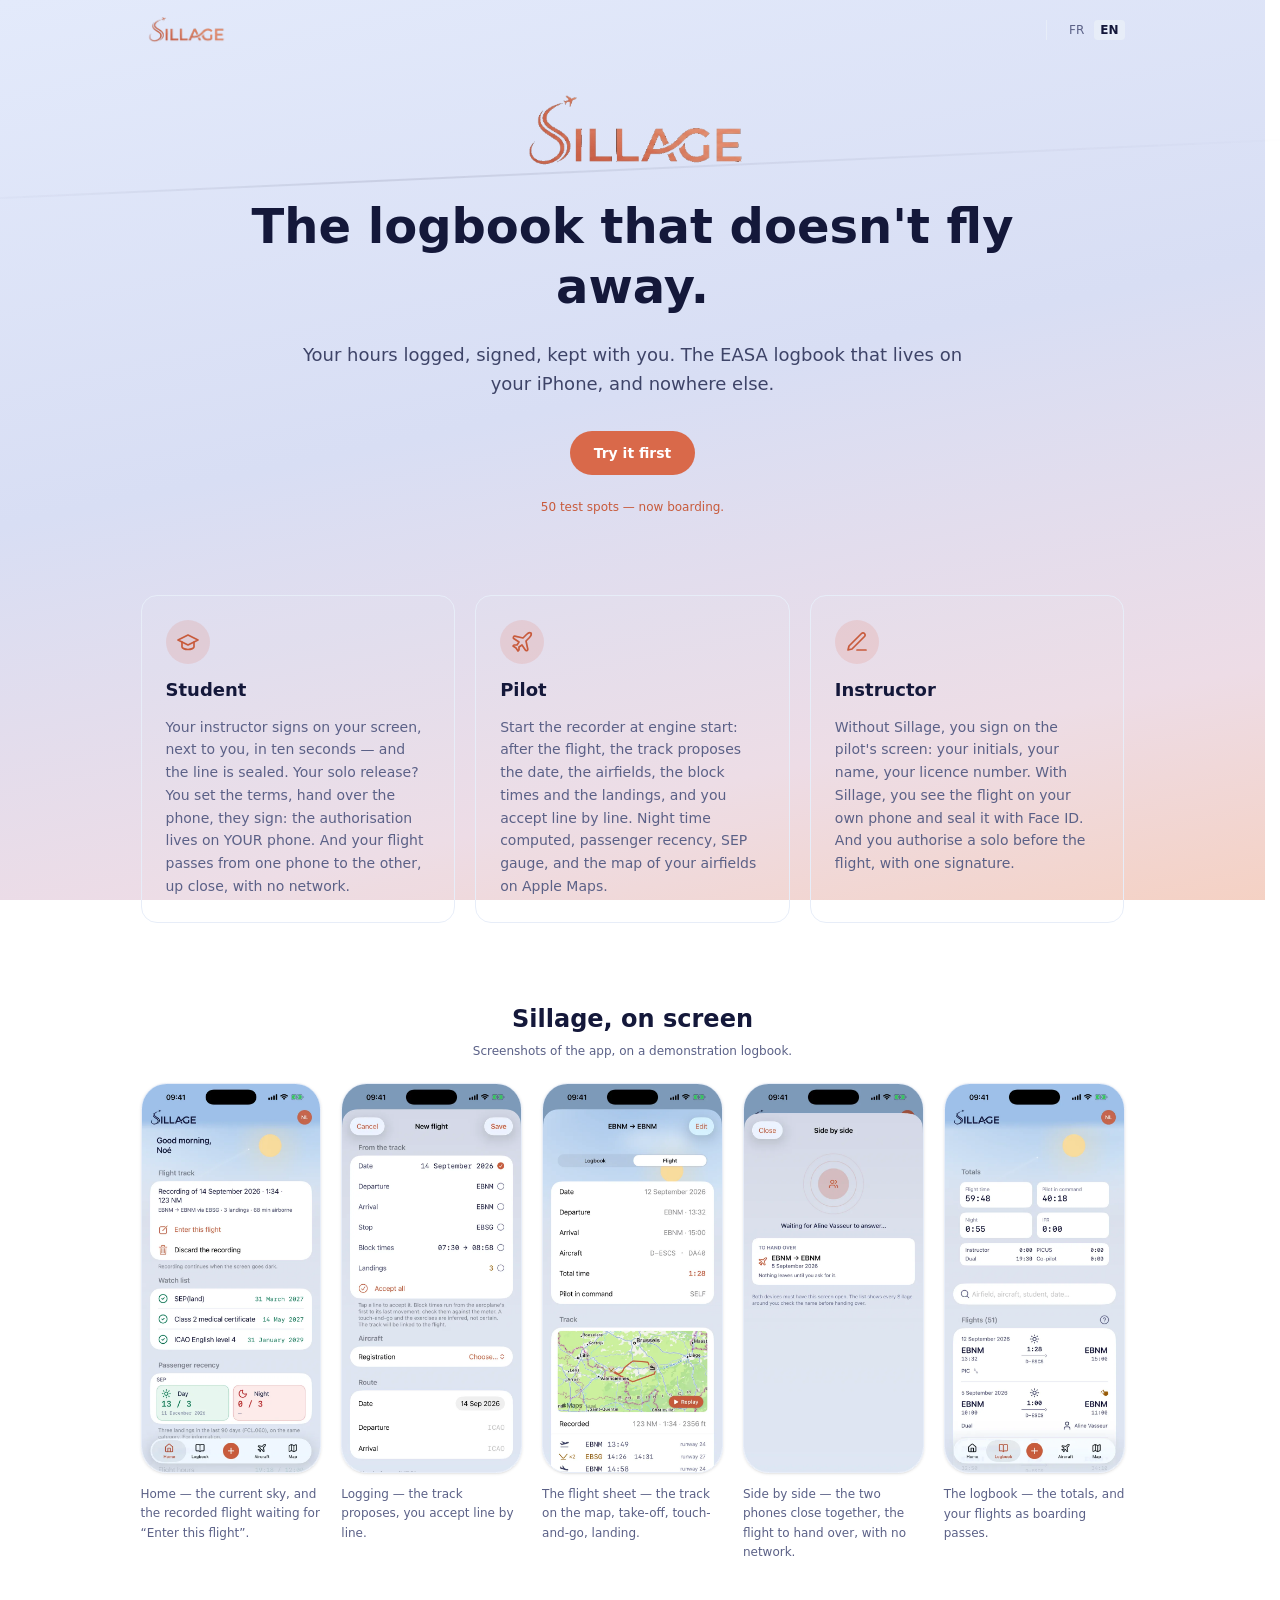
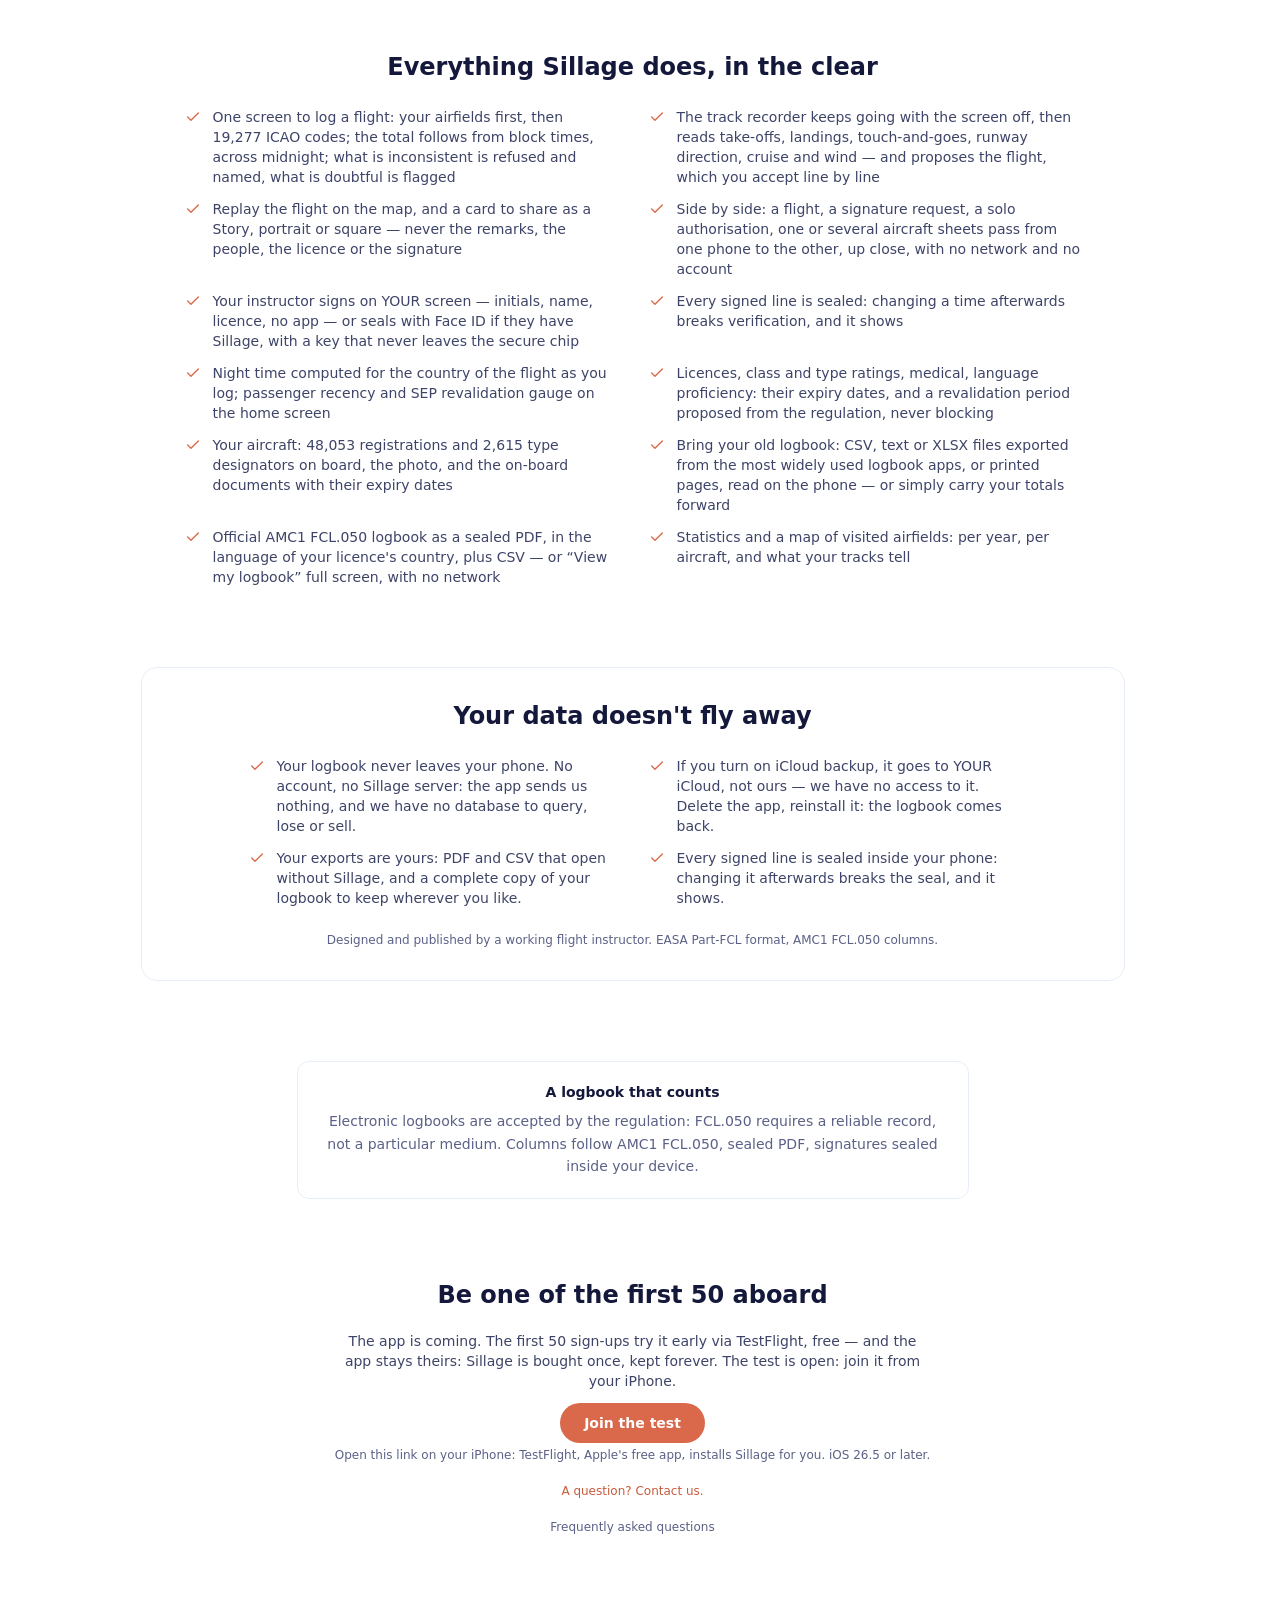
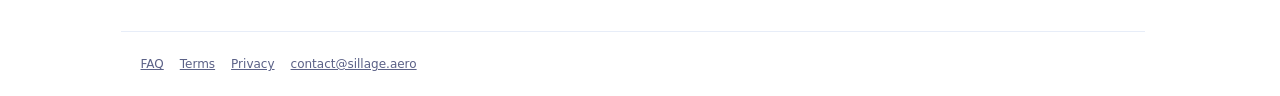
==== en/index.html @ a9df99f7 "Le site devient statique : du HTML, et plus rien qui tourne Sebastien, 12/10/2026 : « Scaleway me co" ====
<!DOCTYPE html><html lang="en"><head><meta charSet="utf-8"/><meta name="viewport" content="width=device-width, initial-scale=1, viewport-fit=cover"/><link rel="stylesheet" href="/assets/site.css"/><meta name="theme-color" content="#171d43"/><title>Sillage — EASA digital pilot logbook</title><meta name="description" content="EASA Part-FCL digital pilot logbook: fast entry, verifiable instructor signatures, official AMC1 FCL.050 export. For pilots, their schools and their clubs."/><link rel="manifest" href="/assets/manifest.webmanifest"/><link rel="canonical" href="https://sillage.aero/en"/><link rel="alternate" hrefLang="fr" href="https://sillage.aero/fr"/><link rel="alternate" hrefLang="en" href="https://sillage.aero/en"/><link rel="alternate" hrefLang="x-default" href="https://sillage.aero/fr"/><meta property="og:title" content="Sillage — EASA digital pilot logbook"/><meta property="og:description" content="Your hours logged, signed, kept with you. The EASA logbook that lives on your iPhone, and nowhere else."/><meta property="og:url" content="https://sillage.aero/en"/><meta property="og:site_name" content="Sillage"/><meta property="og:locale" content="en_GB"/><meta property="og:image" content="https://sillage.aero/assets/og-en.png"/><meta property="og:image:type" content="image/png"/><meta property="og:image:width" content="1200"/><meta property="og:image:height" content="630"/><meta property="og:image:alt" content="Sillage — le carnet de vol qui ne s&#x27;envole pas"/><meta property="og:type" content="website"/><meta name="twitter:card" content="summary_large_image"/><meta name="twitter:title" content="Sillage — EASA digital pilot logbook"/><meta name="twitter:description" content="Your hours logged, signed, kept with you. The EASA logbook that lives on your iPhone, and nowhere else."/><meta name="twitter:image" content="https://sillage.aero/assets/og-en.png"/><meta name="twitter:image:alt" content="Sillage — le carnet de vol qui ne s&#x27;envole pas"/><meta name="twitter:image:type" content="image/png"/><meta name="twitter:image:width" content="1200"/><meta name="twitter:image:height" content="630"/><link rel="icon" href="/assets/favicon.ico" sizes="48x48" type="image/x-icon"/><link rel="apple-touch-icon" href="/assets/apple-icon.png" sizes="180x180" type="image/png"/></head><body class="geist_a71539c9-module__T19VSG__variable geist_mono_8d43a2aa-module__8Li5zG__variable min-h-dvh bg-white text-zinc-900 antialiased dark:bg-[#10142e] dark:text-zinc-100"><div hidden=""><!--$--><!--/$--></div><header class="mx-auto flex max-w-5xl items-center justify-between px-5 py-4"><a aria-label="Sillage" class="flex items-center" href="/en"><img alt="Sillage" loading="eager" width="747" height="235" class="h-7 w-auto" style="color:transparent" src="/brand/logo-color.png"/></a><span class="flex items-center gap-1 border-l border-zinc-200 pl-4 text-xs dark:border-zinc-700"><a class="rounded px-1.5 py-0.5 uppercase text-zinc-500 hover:text-zinc-900 dark:text-zinc-400 dark:hover:text-white" href="/fr">fr</a><a aria-current="true" class="rounded bg-zinc-200 px-1.5 py-0.5 font-semibold uppercase dark:bg-zinc-700" href="/en">en</a></span></header><main class="mx-auto max-w-5xl px-5 pb-16"><div class="flex flex-col gap-20 pb-8"><section class="flex flex-col items-center gap-6 pt-8 text-center"><img alt="" loading="eager" width="747" height="235" class="h-16 w-auto sm:h-20" style="color:transparent" src="/brand/logo-color.png"/><h1 class="max-w-3xl text-4xl font-semibold leading-tight text-zinc-900 dark:text-white sm:text-5xl">The logbook that doesn&#x27;t fly away.</h1><p class="max-w-2xl text-base leading-relaxed text-zinc-600 dark:text-zinc-300 sm:text-lg">Your hours logged, signed, kept with you. The EASA logbook that lives on your iPhone, and nowhere else.</p><div class="mt-2 flex flex-wrap items-center justify-center gap-3"><a href="#rejoindre" class="rounded-full bg-[#d9694a] px-6 py-3 text-sm font-semibold text-white transition-colors hover:bg-[#c25738]">Try it first</a></div><p class="text-xs text-[#c85b3c] dark:text-[#e79479]">50 test spots — now boarding.</p></section><section class="grid gap-5 md:grid-cols-3"><div class="flex flex-col gap-3 rounded-2xl border border-zinc-200 dark:border-white/10 bg-white/[0.03] p-6"><span class="flex h-11 w-11 items-center justify-center rounded-full bg-[#d9694a]/15 text-[#c85b3c] dark:text-[#e79479]"><svg viewBox="0 0 24 24" width="24" height="24" fill="none" stroke="currentColor" stroke-width="1.7" stroke-linecap="round" stroke-linejoin="round" aria-hidden="true"><path d="M22 10 12 5 2 10l10 5 10-5Z"></path><path d="M6 12v5c0 1 2.5 2.5 6 2.5s6-1.5 6-2.5v-5"></path></svg></span><h2 class="text-lg font-semibold text-zinc-900 dark:text-white">Student</h2><p class="text-sm leading-relaxed text-zinc-500 dark:text-zinc-400">Your instructor signs on your screen, next to you, in ten seconds — and the line is sealed. Your solo release? You set the terms, hand over the phone, they sign: the authorisation lives on YOUR phone. And your flight passes from one phone to the other, up close, with no network.</p></div><div class="flex flex-col gap-3 rounded-2xl border border-zinc-200 dark:border-white/10 bg-white/[0.03] p-6"><span class="flex h-11 w-11 items-center justify-center rounded-full bg-[#d9694a]/15 text-[#c85b3c] dark:text-[#e79479]"><svg viewBox="0 0 24 24" width="24" height="24" fill="none" stroke="currentColor" stroke-width="1.7" stroke-linecap="round" stroke-linejoin="round" aria-hidden="true"><path d="M17.8 19.2 16 11l3.5-3.5C21 6 21.5 4 21 3c-1-.5-3 0-4.5 1.5L13 8 4.8 6.2c-.5-.1-.9.1-1.1.5l-.3.5c-.2.5-.1 1 .3 1.3L9 12l-2 3H4l-1 1 3 2 2 3 1-1v-3l3-2 3.5 5.3c.3.4.8.5 1.3.3l.5-.2c.4-.3.6-.7.5-1.2z"></path></svg></span><h2 class="text-lg font-semibold text-zinc-900 dark:text-white">Pilot</h2><p class="text-sm leading-relaxed text-zinc-500 dark:text-zinc-400">Start the recorder at engine start: after the flight, the track proposes the date, the airfields, the block times and the landings, and you accept line by line. Night time computed, passenger recency, SEP gauge, and the map of your airfields on Apple Maps.</p></div><div class="flex flex-col gap-3 rounded-2xl border border-zinc-200 dark:border-white/10 bg-white/[0.03] p-6"><span class="flex h-11 w-11 items-center justify-center rounded-full bg-[#d9694a]/15 text-[#c85b3c] dark:text-[#e79479]"><svg viewBox="0 0 24 24" width="24" height="24" fill="none" stroke="currentColor" stroke-width="1.7" stroke-linecap="round" stroke-linejoin="round" aria-hidden="true"><path d="M12 20h9"></path><path d="M16.5 3.5a2.121 2.121 0 0 1 3 3L7 19l-4 1 1-4Z"></path></svg></span><h2 class="text-lg font-semibold text-zinc-900 dark:text-white">Instructor</h2><p class="text-sm leading-relaxed text-zinc-500 dark:text-zinc-400">Without Sillage, you sign on the pilot&#x27;s screen: your initials, your name, your licence number. With Sillage, you see the flight on your own phone and seal it with Face ID. And you authorise a solo before the flight, with one signature.</p></div></section><section class="flex flex-col gap-6"><div class="text-center"><h2 class="text-2xl font-semibold text-zinc-900 dark:text-white">Sillage, on screen</h2><p class="mt-2 text-xs text-zinc-500 dark:text-zinc-400">Screenshots of the app, on a demonstration logbook.</p></div><div class="-mx-5 flex snap-x snap-mandatory gap-5 overflow-x-auto px-5 pb-2 lg:mx-0 lg:grid lg:grid-cols-5 lg:overflow-visible lg:px-0"><figure class="w-52 shrink-0 snap-center lg:w-auto"><img alt="Sillage home screen: the sky, and a recorded flight waiting to be logged" loading="lazy" width="660" height="1434" class="h-auto w-full rounded-[1.6rem] border border-zinc-200 shadow-sm dark:border-white/10" style="color:transparent" src="/captures/en/accueil.webp"/><figcaption class="mt-3 text-xs leading-relaxed text-zinc-500 dark:text-zinc-400">Home — the current sky, and the recorded flight waiting for “Enter this flight”.</figcaption></figure><figure class="w-52 shrink-0 snap-center lg:w-auto"><img alt="Flight form with the “From the track” card" loading="lazy" width="660" height="1434" class="h-auto w-full rounded-[1.6rem] border border-zinc-200 shadow-sm dark:border-white/10" style="color:transparent" src="/captures/en/saisie-trace.webp"/><figcaption class="mt-3 text-xs leading-relaxed text-zinc-500 dark:text-zinc-400">Logging — the track proposes, you accept line by line.</figcaption></figure><figure class="w-52 shrink-0 snap-center lg:w-auto"><img alt="Flight sheet, Flight side: the track on the map with take-off, touch-and-go and landing" loading="lazy" width="660" height="1434" class="h-auto w-full rounded-[1.6rem] border border-zinc-200 shadow-sm dark:border-white/10" style="color:transparent" src="/captures/en/vol-face-vol.webp"/><figcaption class="mt-3 text-xs leading-relaxed text-zinc-500 dark:text-zinc-400">The flight sheet — the track on the map, take-off, touch-and-go, landing.</figcaption></figure><figure class="w-52 shrink-0 snap-center lg:w-auto"><img alt="“Side by side” screen: one phone linked to the other, and the flight to hand over" loading="lazy" width="660" height="1434" class="h-auto w-full rounded-[1.6rem] border border-zinc-200 shadow-sm dark:border-white/10" style="color:transparent" src="/captures/en/remise-liee.webp"/><figcaption class="mt-3 text-xs leading-relaxed text-zinc-500 dark:text-zinc-400">Side by side — the two phones close together, the flight to hand over, with no network.</figcaption></figure><figure class="w-52 shrink-0 snap-center lg:w-auto"><img alt="The logbook: totals and the list of flights as boarding passes" loading="lazy" width="660" height="1434" class="h-auto w-full rounded-[1.6rem] border border-zinc-200 shadow-sm dark:border-white/10" style="color:transparent" src="/captures/en/carnet.webp"/><figcaption class="mt-3 text-xs leading-relaxed text-zinc-500 dark:text-zinc-400">The logbook — the totals, and your flights as boarding passes.</figcaption></figure></div></section><section class="flex flex-col gap-6"><h2 class="text-center text-2xl font-semibold text-zinc-900 dark:text-white">Everything Sillage does, in the clear</h2><ul class="mx-auto grid max-w-4xl gap-x-8 gap-y-3 sm:grid-cols-2"><li class="flex items-start gap-3 text-sm text-zinc-600 dark:text-zinc-300"><svg viewBox="0 0 24 24" width="16" height="16" fill="none" stroke="currentColor" stroke-width="2" stroke-linecap="round" stroke-linejoin="round" class="mt-0.5 shrink-0 text-[#d9694a]" aria-hidden="true"><polyline points="20 6 9 17 4 12"></polyline></svg>One screen to log a flight: your airfields first, then 19,277 ICAO codes; the total follows from block times, across midnight; what is inconsistent is refused and named, what is doubtful is flagged</li><li class="flex items-start gap-3 text-sm text-zinc-600 dark:text-zinc-300"><svg viewBox="0 0 24 24" width="16" height="16" fill="none" stroke="currentColor" stroke-width="2" stroke-linecap="round" stroke-linejoin="round" class="mt-0.5 shrink-0 text-[#d9694a]" aria-hidden="true"><polyline points="20 6 9 17 4 12"></polyline></svg>The track recorder keeps going with the screen off, then reads take-offs, landings, touch-and-goes, runway direction, cruise and wind — and proposes the flight, which you accept line by line</li><li class="flex items-start gap-3 text-sm text-zinc-600 dark:text-zinc-300"><svg viewBox="0 0 24 24" width="16" height="16" fill="none" stroke="currentColor" stroke-width="2" stroke-linecap="round" stroke-linejoin="round" class="mt-0.5 shrink-0 text-[#d9694a]" aria-hidden="true"><polyline points="20 6 9 17 4 12"></polyline></svg>Replay the flight on the map, and a card to share as a Story, portrait or square — never the remarks, the people, the licence or the signature</li><li class="flex items-start gap-3 text-sm text-zinc-600 dark:text-zinc-300"><svg viewBox="0 0 24 24" width="16" height="16" fill="none" stroke="currentColor" stroke-width="2" stroke-linecap="round" stroke-linejoin="round" class="mt-0.5 shrink-0 text-[#d9694a]" aria-hidden="true"><polyline points="20 6 9 17 4 12"></polyline></svg>Side by side: a flight, a signature request, a solo authorisation, one or several aircraft sheets pass from one phone to the other, up close, with no network and no account</li><li class="flex items-start gap-3 text-sm text-zinc-600 dark:text-zinc-300"><svg viewBox="0 0 24 24" width="16" height="16" fill="none" stroke="currentColor" stroke-width="2" stroke-linecap="round" stroke-linejoin="round" class="mt-0.5 shrink-0 text-[#d9694a]" aria-hidden="true"><polyline points="20 6 9 17 4 12"></polyline></svg>Your instructor signs on YOUR screen — initials, name, licence, no app — or seals with Face ID if they have Sillage, with a key that never leaves the secure chip</li><li class="flex items-start gap-3 text-sm text-zinc-600 dark:text-zinc-300"><svg viewBox="0 0 24 24" width="16" height="16" fill="none" stroke="currentColor" stroke-width="2" stroke-linecap="round" stroke-linejoin="round" class="mt-0.5 shrink-0 text-[#d9694a]" aria-hidden="true"><polyline points="20 6 9 17 4 12"></polyline></svg>Every signed line is sealed: changing a time afterwards breaks verification, and it shows</li><li class="flex items-start gap-3 text-sm text-zinc-600 dark:text-zinc-300"><svg viewBox="0 0 24 24" width="16" height="16" fill="none" stroke="currentColor" stroke-width="2" stroke-linecap="round" stroke-linejoin="round" class="mt-0.5 shrink-0 text-[#d9694a]" aria-hidden="true"><polyline points="20 6 9 17 4 12"></polyline></svg>Night time computed for the country of the flight as you log; passenger recency and SEP revalidation gauge on the home screen</li><li class="flex items-start gap-3 text-sm text-zinc-600 dark:text-zinc-300"><svg viewBox="0 0 24 24" width="16" height="16" fill="none" stroke="currentColor" stroke-width="2" stroke-linecap="round" stroke-linejoin="round" class="mt-0.5 shrink-0 text-[#d9694a]" aria-hidden="true"><polyline points="20 6 9 17 4 12"></polyline></svg>Licences, class and type ratings, medical, language proficiency: their expiry dates, and a revalidation period proposed from the regulation, never blocking</li><li class="flex items-start gap-3 text-sm text-zinc-600 dark:text-zinc-300"><svg viewBox="0 0 24 24" width="16" height="16" fill="none" stroke="currentColor" stroke-width="2" stroke-linecap="round" stroke-linejoin="round" class="mt-0.5 shrink-0 text-[#d9694a]" aria-hidden="true"><polyline points="20 6 9 17 4 12"></polyline></svg>Your aircraft: 48,053 registrations and 2,615 type designators on board, the photo, and the on-board documents with their expiry dates</li><li class="flex items-start gap-3 text-sm text-zinc-600 dark:text-zinc-300"><svg viewBox="0 0 24 24" width="16" height="16" fill="none" stroke="currentColor" stroke-width="2" stroke-linecap="round" stroke-linejoin="round" class="mt-0.5 shrink-0 text-[#d9694a]" aria-hidden="true"><polyline points="20 6 9 17 4 12"></polyline></svg>Bring your old logbook: CSV, text or XLSX files exported from the most widely used logbook apps, or printed pages, read on the phone — or simply carry your totals forward</li><li class="flex items-start gap-3 text-sm text-zinc-600 dark:text-zinc-300"><svg viewBox="0 0 24 24" width="16" height="16" fill="none" stroke="currentColor" stroke-width="2" stroke-linecap="round" stroke-linejoin="round" class="mt-0.5 shrink-0 text-[#d9694a]" aria-hidden="true"><polyline points="20 6 9 17 4 12"></polyline></svg>Official AMC1 FCL.050 logbook as a sealed PDF, in the language of your licence&#x27;s country, plus CSV — or “View my logbook” full screen, with no network</li><li class="flex items-start gap-3 text-sm text-zinc-600 dark:text-zinc-300"><svg viewBox="0 0 24 24" width="16" height="16" fill="none" stroke="currentColor" stroke-width="2" stroke-linecap="round" stroke-linejoin="round" class="mt-0.5 shrink-0 text-[#d9694a]" aria-hidden="true"><polyline points="20 6 9 17 4 12"></polyline></svg>Statistics and a map of visited airfields: per year, per aircraft, and what your tracks tell</li></ul></section><section class="rounded-2xl border border-zinc-200 dark:border-white/10 bg-white dark:bg-[#171d43]/40 p-8"><h2 class="text-center text-2xl font-semibold text-zinc-900 dark:text-white">Your data doesn&#x27;t fly away</h2><ul class="mx-auto mt-6 grid max-w-3xl gap-x-8 gap-y-3 sm:grid-cols-2"><li class="flex items-start gap-3 text-sm text-zinc-600 dark:text-zinc-300"><svg viewBox="0 0 24 24" width="16" height="16" fill="none" stroke="currentColor" stroke-width="2" stroke-linecap="round" stroke-linejoin="round" class="mt-0.5 shrink-0 text-[#d9694a]" aria-hidden="true"><polyline points="20 6 9 17 4 12"></polyline></svg>Your logbook never leaves your phone. No account, no Sillage server: the app sends us nothing, and we have no database to query, lose or sell.</li><li class="flex items-start gap-3 text-sm text-zinc-600 dark:text-zinc-300"><svg viewBox="0 0 24 24" width="16" height="16" fill="none" stroke="currentColor" stroke-width="2" stroke-linecap="round" stroke-linejoin="round" class="mt-0.5 shrink-0 text-[#d9694a]" aria-hidden="true"><polyline points="20 6 9 17 4 12"></polyline></svg>If you turn on iCloud backup, it goes to YOUR iCloud, not ours — we have no access to it. Delete the app, reinstall it: the logbook comes back.</li><li class="flex items-start gap-3 text-sm text-zinc-600 dark:text-zinc-300"><svg viewBox="0 0 24 24" width="16" height="16" fill="none" stroke="currentColor" stroke-width="2" stroke-linecap="round" stroke-linejoin="round" class="mt-0.5 shrink-0 text-[#d9694a]" aria-hidden="true"><polyline points="20 6 9 17 4 12"></polyline></svg>Your exports are yours: PDF and CSV that open without Sillage, and a complete copy of your logbook to keep wherever you like.</li><li class="flex items-start gap-3 text-sm text-zinc-600 dark:text-zinc-300"><svg viewBox="0 0 24 24" width="16" height="16" fill="none" stroke="currentColor" stroke-width="2" stroke-linecap="round" stroke-linejoin="round" class="mt-0.5 shrink-0 text-[#d9694a]" aria-hidden="true"><polyline points="20 6 9 17 4 12"></polyline></svg>Every signed line is sealed inside your phone: changing it afterwards breaks the seal, and it shows.</li></ul><p class="mt-6 text-center text-xs text-zinc-500">Designed and published by a working flight instructor. EASA Part-FCL format, AMC1 FCL.050 columns.</p></section><section class="mx-auto max-w-2xl rounded-xl border border-zinc-200 bg-white p-5 text-center dark:border-zinc-800 dark:bg-zinc-900"><h2 class="text-sm font-semibold text-zinc-900 dark:text-white">A logbook that counts</h2><p class="mt-2 text-sm leading-relaxed text-zinc-500 dark:text-zinc-400">Electronic logbooks are accepted by the regulation: FCL.050 requires a reliable record, not a particular medium. Columns follow AMC1 FCL.050, sealed PDF, signatures sealed inside your device.</p></section><section id="rejoindre" class="flex flex-col items-center gap-5 scroll-mt-8 text-center"><h2 class="text-2xl font-semibold text-zinc-900 dark:text-white">Be one of the first 50 aboard</h2><p class="max-w-xl text-sm text-zinc-600 dark:text-zinc-300">The app is coming. The first 50 sign-ups try it early via TestFlight, free — and the app stays theirs: Sillage is bought once, kept forever. The test is open: join it from your iPhone.</p><div class="text-center"><a href="https://testflight.apple.com/join/hXZf1sPa" class="rounded-full bg-[#d9694a] px-6 py-3 text-sm font-semibold text-white transition-colors hover:bg-[#c25738]">Join the test</a><p class="mt-3 text-xs text-zinc-500 dark:text-zinc-400">Open this link on your iPhone: TestFlight, Apple&#x27;s free app, installs Sillage for you. iOS 26.5 or later.</p></div><a href="mailto:contact@sillage.aero" class="text-xs text-[#c85b3c] dark:text-[#e79479] hover:underline">A question? Contact us.</a><a class="text-xs text-zinc-500 hover:text-zinc-900 dark:hover:text-white" href="/en/faq">Frequently asked questions</a></section></div><!--$--><!--/$--></main><footer class="mx-auto flex max-w-5xl flex-wrap gap-4 border-t border-zinc-200 px-5 py-6 text-xs text-zinc-500 dark:border-zinc-800 dark:text-zinc-400"><a class="underline hover:text-zinc-900 dark:hover:text-white" href="/en/faq">FAQ</a><a class="underline hover:text-zinc-900 dark:hover:text-white" href="/en/conditions">Terms</a><a class="underline hover:text-zinc-900 dark:hover:text-white" href="/en/confidentialite">Privacy</a><a href="mailto:contact@sillage.aero" class="underline hover:text-zinc-900 dark:hover:text-white">contact@sillage.aero</a></footer></body></html>
---- assets/site.css ----
@font-face{font-family:Geist;font-style:normal;font-weight:100 900;font-display:swap;src:url(../media/fef07dbb0973bf53-s.3p2_lha1f2xer.woff2)format("woff2");unicode-range:U+460-52F,U+1C80-1C8A,U+20B4,U+2DE0-2DFF,U+A640-A69F,U+FE2E-FE2F}@font-face{font-family:Geist;font-style:normal;font-weight:100 900;font-display:swap;src:url(../media/8a480f0b521d4e75-s.1qq4vpdcun5oj.woff2)format("woff2");unicode-range:U+301,U+400-45F,U+490-491,U+4B0-4B1,U+2116}@font-face{font-family:Geist;font-style:normal;font-weight:100 900;font-display:swap;src:url(../media/53b9e256198e5412-s.390ncx5urfkfu.woff2)format("woff2");unicode-range:U+102-103,U+110-111,U+128-129,U+168-169,U+1A0-1A1,U+1AF-1B0,U+300-301,U+303-304,U+308-309,U+323,U+329,U+1EA0-1EF9,U+20AB}@font-face{font-family:Geist;font-style:normal;font-weight:100 900;font-display:swap;src:url(../media/7178b3e590c64307-s.21jp631_3pja2.woff2)format("woff2");unicode-range:U+100-2BA,U+2BD-2C5,U+2C7-2CC,U+2CE-2D7,U+2DD-2FF,U+304,U+308,U+329,U+1D00-1DBF,U+1E00-1E9F,U+1EF2-1EFF,U+2020,U+20A0-20AB,U+20AD-20C0,U+2113,U+2C60-2C7F,U+A720-A7FF}@font-face{font-family:Geist;font-style:normal;font-weight:100 900;font-display:swap;src:url(../media/caa3a2e1cccd8315-s.p.0wgildi0cnwt9.woff2)format("woff2");unicode-range:U+??,U+131,U+152-153,U+2BB-2BC,U+2C6,U+2DA,U+2DC,U+304,U+308,U+329,U+2000-206F,U+20AC,U+2122,U+2191,U+2193,U+2212,U+2215,U+FEFF,U+FFFD}@font-face{font-family:Geist Fallback;src:local(Arial);ascent-override:95.94%;descent-override:28.16%;line-gap-override:0.0%;size-adjust:104.76%}.geist_a71539c9-module__T19VSG__className{font-family:Geist,Geist Fallback;font-style:normal}.geist_a71539c9-module__T19VSG__variable{--font-geist-sans:"Geist", "Geist Fallback"}
@font-face{font-family:Geist Mono;font-style:normal;font-weight:100 900;font-display:swap;src:url(../media/5ce348bf30bf5439-s.31988l_ccedte.woff2)format("woff2");unicode-range:U+460-52F,U+1C80-1C8A,U+20B4,U+2DE0-2DFF,U+A640-A69F,U+FE2E-FE2F}@font-face{font-family:Geist Mono;font-style:normal;font-weight:100 900;font-display:swap;src:url(../media/4fa387ec64143e14-s.2tuy5pz7dlieh.woff2)format("woff2");unicode-range:U+301,U+400-45F,U+490-491,U+4B0-4B1,U+2116}@font-face{font-family:Geist Mono;font-style:normal;font-weight:100 900;font-display:swap;src:url(../media/6306c77e7c8268e4-s.2dbetqa9o8jxf.woff2)format("woff2");unicode-range:U+2000-2001,U+2004-2008,U+200A,U+23B8-23BD,U+2500-259F}@font-face{font-family:Geist Mono;font-style:normal;font-weight:100 900;font-display:swap;src:url(../media/7d817b4c03b0c5f1-s.1uyisp29ctx0d.woff2)format("woff2");unicode-range:U+102-103,U+110-111,U+128-129,U+168-169,U+1A0-1A1,U+1AF-1B0,U+300-301,U+303-304,U+308-309,U+323,U+329,U+1EA0-1EF9,U+20AB}@font-face{font-family:Geist Mono;font-style:normal;font-weight:100 900;font-display:swap;src:url(../media/bbc41e54d2fcbd21-s.1rgnod-3esatf.woff2)format("woff2");unicode-range:U+100-2BA,U+2BD-2C5,U+2C7-2CC,U+2CE-2D7,U+2DD-2FF,U+304,U+308,U+329,U+1D00-1DBF,U+1E00-1E9F,U+1EF2-1EFF,U+2020,U+20A0-20AB,U+20AD-20C0,U+2113,U+2C60-2C7F,U+A720-A7FF}@font-face{font-family:Geist Mono;font-style:normal;font-weight:100 900;font-display:swap;src:url(../media/797e433ab948586e-s.p.0r6juujl39pe6.woff2)format("woff2");unicode-range:U+??,U+131,U+152-153,U+2BB-2BC,U+2C6,U+2DA,U+2DC,U+304,U+308,U+329,U+2000-206F,U+20AC,U+2122,U+2191,U+2193,U+2212,U+2215,U+FEFF,U+FFFD}@font-face{font-family:Geist Mono Fallback;src:local(Arial);ascent-override:74.67%;descent-override:21.92%;line-gap-override:0.0%;size-adjust:134.59%}.geist_mono_8d43a2aa-module__8Li5zG__className{font-family:Geist Mono,Geist Mono Fallback;font-style:normal}.geist_mono_8d43a2aa-module__8Li5zG__variable{--font-geist-mono:"Geist Mono", "Geist Mono Fallback"}
@layer properties{@supports (((-webkit-hyphens:none)) and (not (margin-trim:inline))) or ((-moz-orient:inline) and (not (color:rgb(from red r g b)))){*,:before,:after,::backdrop{--tw-scroll-snap-strictness:proximity;--tw-divide-y-reverse:0;--tw-border-style:solid;--tw-leading:initial;--tw-font-weight:initial;--tw-tracking:initial;--tw-shadow:0 0 #0000;--tw-shadow-color:initial;--tw-shadow-alpha:100%;--tw-inset-shadow:0 0 #0000;--tw-inset-shadow-color:initial;--tw-inset-shadow-alpha:100%;--tw-ring-color:initial;--tw-ring-shadow:0 0 #0000;--tw-inset-ring-color:initial;--tw-inset-ring-shadow:0 0 #0000;--tw-ring-inset:initial;--tw-ring-offset-width:0px;--tw-ring-offset-color:#fff;--tw-ring-offset-shadow:0 0 #0000}}}@layer theme{:root,:host{--color-red-300:#ffa3a3;--color-red-400:#ff6568;--color-red-600:#e40014;--color-red-700:#bf000f;--color-red-800:#9f0712;--color-amber-200:#fee685;--color-amber-500:#f99c00;--color-amber-800:#953d00;--color-emerald-100:#d0fae5;--color-emerald-300:#5ee9b5;--color-emerald-800:#005f46;--color-emerald-900:#004e3b;--color-sky-100:#dff2fe;--color-sky-300:#77d4ff;--color-sky-800:#005986;--color-sky-900:#024a70;--color-zinc-50:#fff;--color-zinc-100:#f2f5fc;--color-zinc-200:#e7edf8;--color-zinc-300:#d7deef;--color-zinc-400:#6c7295;--color-zinc-500:#5b6187;--color-zinc-600:#3e4468;--color-zinc-700:#2c3255;--color-zinc-800:#1f2445;--color-zinc-900:#14183a;--color-white:#fff;--spacing:.25rem;--container-sm:24rem;--container-xl:36rem;--container-2xl:42rem;--container-3xl:48rem;--container-4xl:56rem;--container-5xl:64rem;--text-xs:.75rem;--text-xs--line-height:calc(1 / .75);--text-sm:.875rem;--text-sm--line-height:calc(1.25 / .875);--text-base:1rem;--text-base--line-height:calc(1.5 / 1);--text-lg:1.125rem;--text-lg--line-height:calc(1.75 / 1.125);--text-2xl:1.5rem;--text-2xl--line-height:calc(2 / 1.5);--text-4xl:2.25rem;--text-4xl--line-height:calc(2.5 / 2.25);--text-5xl:3rem;--text-5xl--line-height:1;--font-weight-normal:400;--font-weight-medium:500;--font-weight-semibold:600;--tracking-wide:.025em;--leading-tight:1.25;--leading-relaxed:1.625;--radius-lg:.5rem;--radius-xl:.75rem;--radius-2xl:1rem;--default-transition-duration:.15s;--default-transition-timing-function:cubic-bezier(.4, 0, .2, 1);--default-font-family:var(--font-geist-sans);--default-mono-font-family:var(--font-geist-mono)}@supports (color:lab(0% 0 0)){:root,:host{--color-red-300:lab(76.5514% 36.422 15.5335);--color-red-400:lab(63.7053% 60.745 31.3109);--color-red-600:lab(48.4493% 77.4328 61.5452);--color-red-700:lab(40.4273% 67.2623 53.7441);--color-red-800:lab(33.7174% 55.8993 41.0293);--color-amber-200:lab(91.7203% -.505269 49.9084);--color-amber-500:lab(72.7183% 31.8672 97.9407);--color-amber-800:lab(37.8822% 37.1699 52.2718);--color-emerald-100:lab(94.9004% -17.0769 5.63836);--color-emerald-300:lab(83.9203% -48.7124 13.8849);--color-emerald-800:lab(35.3675% -33.1188 8.04002);--color-emerald-900:lab(28.8637% -26.9249 5.45986);--color-sky-100:lab(94.3709% -4.56053 -8.23453);--color-sky-300:lab(80.3307% -20.2945 -31.385);--color-sky-800:lab(35.164% -9.57692 -34.4068);--color-sky-900:lab(29.1959% -8.34689 -28.2453)}}}@layer base{*,:after,:before,::backdrop{box-sizing:border-box;border:0 solid;margin:0;padding:0}::file-selector-button{box-sizing:border-box;border:0 solid;margin:0;padding:0}html,:host{-webkit-text-size-adjust:100%;tab-size:4;line-height:1.5;font-family:var(--default-font-family,-apple-system, BlinkMacSystemFont, "Segoe UI", Roboto, "Helvetica Neue", "Noto Sans", Arial, sans-serif, "Apple Color Emoji", "Segoe UI Emoji", "Segoe UI Symbol", "Noto Color Emoji");font-feature-settings:var(--default-font-feature-settings,normal);font-variation-settings:var(--default-font-variation-settings,normal);-webkit-tap-highlight-color:transparent}hr{height:0;color:inherit;border-top-width:1px}abbr:where([title]){-webkit-text-decoration:underline dotted;text-decoration:underline dotted}h1,h2,h3,h4,h5,h6{font-size:inherit;font-weight:inherit}a{color:inherit;-webkit-text-decoration:inherit;-webkit-text-decoration:inherit;-webkit-text-decoration:inherit;-webkit-text-decoration:inherit;text-decoration:inherit}b,strong{font-weight:bolder}code,kbd,samp,pre{font-family:var(--default-mono-font-family,ui-monospace, SFMono-Regular, Menlo, Monaco, Consolas, "Liberation Mono", "Courier New", monospace);font-feature-settings:var(--default-mono-font-feature-settings,normal);font-variation-settings:var(--default-mono-font-variation-settings,normal);font-size:1em}small{font-size:80%}sub,sup{vertical-align:baseline;font-size:75%;line-height:0;position:relative}sub{bottom:-.25em}sup{top:-.5em}table{text-indent:0;border-color:inherit;border-collapse:collapse}:-moz-focusring:where(:not(iframe)){outline:auto}progress{vertical-align:baseline}summary{display:list-item}ol,ul,menu{list-style:none}img,svg,video,canvas,audio,iframe,embed,object{vertical-align:middle;display:block}img,video{max-width:100%;height:auto}button,input,select,optgroup,textarea{font:inherit;font-feature-settings:inherit;font-variation-settings:inherit;letter-spacing:inherit;color:inherit;opacity:1;background-color:#0000;border-radius:0}::file-selector-button{font:inherit;font-feature-settings:inherit;font-variation-settings:inherit;letter-spacing:inherit;color:inherit;opacity:1;background-color:#0000;border-radius:0}:where(select:is([multiple],[size])) optgroup{font-weight:bolder}:where(select:is([multiple],[size])) optgroup option{padding-inline-start:20px}::file-selector-button{margin-inline-end:4px}::placeholder{opacity:1}@supports (not ((-webkit-appearance:-apple-pay-button))) or (contain-intrinsic-size:1px){::placeholder{color:currentColor}@supports (color:color-mix(in lab, red, red)){::placeholder{color:color-mix(in oklab, currentcolor 50%, transparent)}}}textarea{resize:vertical}::-webkit-search-decoration{-webkit-appearance:none}::-webkit-date-and-time-value{min-height:1lh;text-align:inherit}::-webkit-datetime-edit{display:inline-flex}::-webkit-datetime-edit-fields-wrapper{padding:0}::-webkit-datetime-edit{padding-block:0}::-webkit-datetime-edit-year-field{padding-block:0}::-webkit-datetime-edit-month-field{padding-block:0}::-webkit-datetime-edit-day-field{padding-block:0}::-webkit-datetime-edit-hour-field{padding-block:0}::-webkit-datetime-edit-minute-field{padding-block:0}::-webkit-datetime-edit-second-field{padding-block:0}::-webkit-datetime-edit-millisecond-field{padding-block:0}::-webkit-datetime-edit-meridiem-field{padding-block:0}::-webkit-calendar-picker-indicator{line-height:1}:-moz-ui-invalid{box-shadow:none}button,input:where([type=button],[type=reset],[type=submit]){appearance:button}::file-selector-button{appearance:button}::-webkit-inner-spin-button{height:auto}::-webkit-outer-spin-button{height:auto}[hidden]:where(:not([hidden=until-found])){display:none!important}}@layer components;@layer utilities{.relative{position:relative}.-mx-5{margin-inline:calc(var(--spacing) * -5)}.mx-auto{margin-inline:auto}.mt-0\.5{margin-top:calc(var(--spacing) * .5)}.mt-1{margin-top:var(--spacing)}.mt-1\.5{margin-top:calc(var(--spacing) * 1.5)}.mt-2{margin-top:calc(var(--spacing) * 2)}.mt-3{margin-top:calc(var(--spacing) * 3)}.mt-4{margin-top:calc(var(--spacing) * 4)}.mt-6{margin-top:calc(var(--spacing) * 6)}.mr-2{margin-right:calc(var(--spacing) * 2)}.mb-1{margin-bottom:var(--spacing)}.mb-2{margin-bottom:calc(var(--spacing) * 2)}.mb-3{margin-bottom:calc(var(--spacing) * 3)}.mb-4{margin-bottom:calc(var(--spacing) * 4)}.mb-6{margin-bottom:calc(var(--spacing) * 6)}.block{display:block}.contents{display:contents}.flex{display:flex}.grid{display:grid}.hidden{display:none}.inline-block{display:inline-block}.table{display:table}.h-4{height:calc(var(--spacing) * 4)}.h-5{height:calc(var(--spacing) * 5)}.h-7{height:calc(var(--spacing) * 7)}.h-8{height:calc(var(--spacing) * 8)}.h-11{height:calc(var(--spacing) * 11)}.h-16{height:calc(var(--spacing) * 16)}.h-auto{height:auto}.min-h-\[60vh\]{min-height:60vh}.min-h-dvh{min-height:100dvh}.w-4{width:calc(var(--spacing) * 4)}.w-5{width:calc(var(--spacing) * 5)}.w-8{width:calc(var(--spacing) * 8)}.w-11{width:calc(var(--spacing) * 11)}.w-52{width:calc(var(--spacing) * 52)}.w-auto{width:auto}.w-full{width:100%}.max-w-2xl{max-width:var(--container-2xl)}.max-w-3xl{max-width:var(--container-3xl)}.max-w-4xl{max-width:var(--container-4xl)}.max-w-5xl{max-width:var(--container-5xl)}.max-w-sm{max-width:var(--container-sm)}.max-w-xl{max-width:var(--container-xl)}.shrink-0{flex-shrink:0}.cursor-pointer{cursor:pointer}.snap-x{scroll-snap-type:x var(--tw-scroll-snap-strictness)}.snap-mandatory{--tw-scroll-snap-strictness:mandatory}.snap-center{scroll-snap-align:center}.scroll-mt-8{scroll-margin-top:calc(var(--spacing) * 8)}.list-none{list-style-type:none}.grid-cols-2{grid-template-columns:repeat(2,minmax(0,1fr))}.flex-col{flex-direction:column}.flex-wrap{flex-wrap:wrap}.items-baseline{align-items:baseline}.items-center{align-items:center}.items-start{align-items:flex-start}.justify-between{justify-content:space-between}.justify-center{justify-content:center}.gap-1{gap:var(--spacing)}.gap-2{gap:calc(var(--spacing) * 2)}.gap-3{gap:calc(var(--spacing) * 3)}.gap-4{gap:calc(var(--spacing) * 4)}.gap-5{gap:calc(var(--spacing) * 5)}.gap-6{gap:calc(var(--spacing) * 6)}.gap-20{gap:calc(var(--spacing) * 20)}.gap-x-8{column-gap:calc(var(--spacing) * 8)}.gap-y-3{row-gap:calc(var(--spacing) * 3)}:where(.divide-y>:not(:last-child)){--tw-divide-y-reverse:0;border-bottom-style:var(--tw-border-style);border-top-style:var(--tw-border-style);border-top-width:calc(1px * var(--tw-divide-y-reverse));border-bottom-width:calc(1px * calc(1 - var(--tw-divide-y-reverse)))}:where(.divide-zinc-100>:not(:last-child)){border-color:var(--color-zinc-100)}.self-start{align-self:flex-start}.overflow-x-auto{overflow-x:auto}.rounded{border-radius:.25rem}.rounded-2xl{border-radius:var(--radius-2xl)}.rounded-\[1\.6rem\]{border-radius:1.6rem}.rounded-full{border-radius:3.40282e38px}.rounded-lg{border-radius:var(--radius-lg)}.rounded-xl{border-radius:var(--radius-xl)}.border{border-style:var(--tw-border-style);border-width:1px}.border-t{border-top-style:var(--tw-border-style);border-top-width:1px}.border-b{border-bottom-style:var(--tw-border-style);border-bottom-width:1px}.border-l{border-left-style:var(--tw-border-style);border-left-width:1px}.border-amber-500\/30{border-color:#f99c004d}@supports (color:color-mix(in lab, red, red)){.border-amber-500\/30{border-color:color-mix(in oklab, var(--color-amber-500) 30%, transparent)}}.border-zinc-200{border-color:var(--color-zinc-200)}.border-zinc-300{border-color:var(--color-zinc-300)}.bg-\[\#d9694a\]{background-color:#d9694a}.bg-\[\#d9694a\]\/15{background-color:#d9694a26;background-color:lab(58.0183% 43.2277 38.7951/.15)}.bg-amber-500\/10{background-color:#f99c001a}@supports (color:color-mix(in lab, red, red)){.bg-amber-500\/10{background-color:color-mix(in oklab, var(--color-amber-500) 10%, transparent)}}.bg-emerald-100{background-color:var(--color-emerald-100)}.bg-sky-100{background-color:var(--color-sky-100)}.bg-white{background-color:var(--color-white)}.bg-white\/\[0\.03\]{background-color:#ffffff08}@supports (color:color-mix(in lab, red, red)){.bg-white\/\[0\.03\]{background-color:color-mix(in oklab, var(--color-white) 3%, transparent)}}.bg-zinc-100{background-color:var(--color-zinc-100)}.bg-zinc-200{background-color:var(--color-zinc-200)}.p-4{padding:calc(var(--spacing) * 4)}.p-5{padding:calc(var(--spacing) * 5)}.p-6{padding:calc(var(--spacing) * 6)}.p-8{padding:calc(var(--spacing) * 8)}.px-1\.5{padding-inline:calc(var(--spacing) * 1.5)}.px-2{padding-inline:calc(var(--spacing) * 2)}.px-3{padding-inline:calc(var(--spacing) * 3)}.px-4{padding-inline:calc(var(--spacing) * 4)}.px-5{padding-inline:calc(var(--spacing) * 5)}.px-6{padding-inline:calc(var(--spacing) * 6)}.py-0\.5{padding-block:calc(var(--spacing) * .5)}.py-1\.5{padding-block:calc(var(--spacing) * 1.5)}.py-2{padding-block:calc(var(--spacing) * 2)}.py-2\.5{padding-block:calc(var(--spacing) * 2.5)}.py-3{padding-block:calc(var(--spacing) * 3)}.py-4{padding-block:calc(var(--spacing) * 4)}.py-6{padding-block:calc(var(--spacing) * 6)}.pt-8{padding-top:calc(var(--spacing) * 8)}.pb-2{padding-bottom:calc(var(--spacing) * 2)}.pb-8{padding-bottom:calc(var(--spacing) * 8)}.pb-16{padding-bottom:calc(var(--spacing) * 16)}.pl-4{padding-left:calc(var(--spacing) * 4)}.pl-5{padding-left:calc(var(--spacing) * 5)}.text-center{text-align:center}.text-left{text-align:left}.font-mono{font-family:var(--font-geist-mono)}.text-2xl{font-size:var(--text-2xl);line-height:var(--tw-leading,var(--text-2xl--line-height))}.text-4xl{font-size:var(--text-4xl);line-height:var(--tw-leading,var(--text-4xl--line-height))}.text-base{font-size:var(--text-base);line-height:var(--tw-leading,var(--text-base--line-height))}.text-lg{font-size:var(--text-lg);line-height:var(--tw-leading,var(--text-lg--line-height))}.text-sm{font-size:var(--text-sm);line-height:var(--tw-leading,var(--text-sm--line-height))}.text-xs{font-size:var(--text-xs);line-height:var(--tw-leading,var(--text-xs--line-height))}.leading-relaxed{--tw-leading:var(--leading-relaxed);line-height:var(--leading-relaxed)}.leading-tight{--tw-leading:var(--leading-tight);line-height:var(--leading-tight)}.font-medium{--tw-font-weight:var(--font-weight-medium);font-weight:var(--font-weight-medium)}.font-normal{--tw-font-weight:var(--font-weight-normal);font-weight:var(--font-weight-normal)}.font-semibold{--tw-font-weight:var(--font-weight-semibold);font-weight:var(--font-weight-semibold)}.tracking-wide{--tw-tracking:var(--tracking-wide);letter-spacing:var(--tracking-wide)}.text-\[\#c85b3c\]{color:#c85b3c}.text-\[\#d9694a\]{color:#d9694a}.text-amber-800{color:var(--color-amber-800)}.text-emerald-800{color:var(--color-emerald-800)}.text-red-600{color:var(--color-red-600)}.text-red-700{color:var(--color-red-700)}.text-sky-800{color:var(--color-sky-800)}.text-white{color:var(--color-white)}.text-zinc-400{color:var(--color-zinc-400)}.text-zinc-500{color:var(--color-zinc-500)}.text-zinc-600{color:var(--color-zinc-600)}.text-zinc-700{color:var(--color-zinc-700)}.text-zinc-900{color:var(--color-zinc-900)}.uppercase{text-transform:uppercase}.underline{text-decoration-line:underline}.antialiased{-webkit-font-smoothing:antialiased;-moz-osx-font-smoothing:grayscale}.shadow-sm{--tw-shadow:0 1px 3px 0 var(--tw-shadow-color,#0000001a), 0 1px 2px -1px var(--tw-shadow-color,#0000001a);box-shadow:var(--tw-inset-shadow), var(--tw-inset-ring-shadow), var(--tw-ring-offset-shadow), var(--tw-ring-shadow), var(--tw-shadow)}.transition-colors{transition-property:color,background-color,border-color,outline-color,text-decoration-color,fill,stroke,--tw-gradient-from,--tw-gradient-via,--tw-gradient-to;transition-timing-function:var(--tw-ease,var(--default-transition-timing-function));transition-duration:var(--tw-duration,var(--default-transition-duration))}.transition-transform{transition-property:transform,translate,scale,rotate;transition-timing-function:var(--tw-ease,var(--default-transition-timing-function));transition-duration:var(--tw-duration,var(--default-transition-duration))}.group-open\:rotate-90:is(:where(.group):is([open],:popover-open,:open) *){rotate:90deg}.marker\:content-none ::marker{--tw-content:none;content:none}.marker\:content-none::marker{--tw-content:none;content:none}.marker\:content-none ::-webkit-details-marker{--tw-content:none;content:none}.marker\:content-none::-webkit-details-marker{--tw-content:none;content:none}.placeholder\:text-zinc-500::placeholder{color:var(--color-zinc-500)}@media (hover:hover){.hover\:bg-\[\#c25738\]:hover{background-color:#c25738}.hover\:bg-zinc-50:hover{background-color:var(--color-zinc-50)}.hover\:text-red-800:hover{color:var(--color-red-800)}.hover\:text-zinc-900:hover{color:var(--color-zinc-900)}.hover\:underline:hover{text-decoration-line:underline}}.focus\:outline-none:focus{--tw-outline-style:none;outline-style:none}.disabled\:opacity-40:disabled{opacity:.4}.disabled\:opacity-50:disabled{opacity:.5}@media (min-width:40rem){.sm\:h-20{height:calc(var(--spacing) * 20)}.sm\:grid-cols-2{grid-template-columns:repeat(2,minmax(0,1fr))}.sm\:grid-cols-4{grid-template-columns:repeat(4,minmax(0,1fr))}.sm\:text-5xl{font-size:var(--text-5xl);line-height:var(--tw-leading,var(--text-5xl--line-height))}.sm\:text-lg{font-size:var(--text-lg);line-height:var(--tw-leading,var(--text-lg--line-height))}}@media (min-width:48rem){.md\:grid-cols-3{grid-template-columns:repeat(3,minmax(0,1fr))}}@media (min-width:64rem){.lg\:mx-0{margin-inline:0}.lg\:grid{display:grid}.lg\:w-auto{width:auto}.lg\:grid-cols-5{grid-template-columns:repeat(5,minmax(0,1fr))}.lg\:overflow-visible{overflow:visible}.lg\:px-0{padding-inline:0}}.dark\:block:where(.dark,.dark *){display:block}:where(.dark\:divide-zinc-800\/60:where(.dark,.dark *)>:not(:last-child)){border-color:#1f244599}@supports (color:color-mix(in lab, red, red)){:where(.dark\:divide-zinc-800\/60:where(.dark,.dark *)>:not(:last-child)){border-color:color-mix(in oklab, var(--color-zinc-800) 60%, transparent)}}.dark\:border-white\/10:where(.dark,.dark *){border-color:#ffffff1a}@supports (color:color-mix(in lab, red, red)){.dark\:border-white\/10:where(.dark,.dark *){border-color:color-mix(in oklab, var(--color-white) 10%, transparent)}}.dark\:border-white\/15:where(.dark,.dark *){border-color:#ffffff26}@supports (color:color-mix(in lab, red, red)){.dark\:border-white\/15:where(.dark,.dark *){border-color:color-mix(in oklab, var(--color-white) 15%, transparent)}}.dark\:border-white\/20:where(.dark,.dark *){border-color:#fff3}@supports (color:color-mix(in lab, red, red)){.dark\:border-white\/20:where(.dark,.dark *){border-color:color-mix(in oklab, var(--color-white) 20%, transparent)}}.dark\:border-zinc-700:where(.dark,.dark *){border-color:var(--color-zinc-700)}.dark\:border-zinc-800:where(.dark,.dark *){border-color:var(--color-zinc-800)}.dark\:bg-\[\#171d43\]\/40:where(.dark,.dark *){background-color:#171d4366;background-color:lab(12.0352% 7.99952 -25.4262/.4)}.dark\:bg-\[\#10142e\]:where(.dark,.dark *){background-color:#10142e}.dark\:bg-emerald-900\/40:where(.dark,.dark *){background-color:#004e3b66}@supports (color:color-mix(in lab, red, red)){.dark\:bg-emerald-900\/40:where(.dark,.dark *){background-color:color-mix(in oklab, var(--color-emerald-900) 40%, transparent)}}.dark\:bg-sky-900\/40:where(.dark,.dark *){background-color:#024a7066}@supports (color:color-mix(in lab, red, red)){.dark\:bg-sky-900\/40:where(.dark,.dark *){background-color:color-mix(in oklab, var(--color-sky-900) 40%, transparent)}}.dark\:bg-white\/5:where(.dark,.dark *){background-color:#ffffff0d}@supports (color:color-mix(in lab, red, red)){.dark\:bg-white\/5:where(.dark,.dark *){background-color:color-mix(in oklab, var(--color-white) 5%, transparent)}}.dark\:bg-zinc-700:where(.dark,.dark *){background-color:var(--color-zinc-700)}.dark\:bg-zinc-900:where(.dark,.dark *){background-color:var(--color-zinc-900)}.dark\:text-\[\#e79479\]:where(.dark,.dark *){color:#e79479}.dark\:text-amber-200:where(.dark,.dark *){color:var(--color-amber-200)}.dark\:text-emerald-300:where(.dark,.dark *){color:var(--color-emerald-300)}.dark\:text-red-300:where(.dark,.dark *){color:var(--color-red-300)}.dark\:text-red-400:where(.dark,.dark *){color:var(--color-red-400)}.dark\:text-sky-300:where(.dark,.dark *){color:var(--color-sky-300)}.dark\:text-white:where(.dark,.dark *){color:var(--color-white)}.dark\:text-zinc-100:where(.dark,.dark *){color:var(--color-zinc-100)}.dark\:text-zinc-300:where(.dark,.dark *){color:var(--color-zinc-300)}.dark\:text-zinc-400:where(.dark,.dark *){color:var(--color-zinc-400)}@media (hover:hover){.dark\:hover\:bg-zinc-800:where(.dark,.dark *):hover{background-color:var(--color-zinc-800)}.dark\:hover\:text-white:where(.dark,.dark *):hover{color:var(--color-white)}}}:root{--sillage-base:#f2f5fc;--sillage-surface:#fff;--sillage-surface-deep:#e7edf8;--sillage-border:#d7deef;--sillage-text:#14183a;--sillage-text-2:#3e4468;--sillage-text-3:#6c7295;--sillage-coral:#c85b3c;--sillage-coral-pressed:#a9482d;--background:var(--sillage-base);--foreground:var(--sillage-text);--sky:linear-gradient(168deg, #e3eafb 0%, #d8def4 45%, #eddce6 80%, #f8cdb6 108%);--contrail:#14183a1a;--contrail-glow:transparent;--popover:#fff}.dark{--sillage-base:#0e1230;--sillage-surface:#171d40;--sillage-surface-deep:#0d1128;--sillage-border:#2a3160;--sillage-text:#e9ebf5;--sillage-text-2:#c7c9de;--sillage-text-3:#9d9cc2;--sillage-coral:#d9694a;--sillage-coral-pressed:#c25738;--sky:linear-gradient(168deg, #171d43 0%, #2c2a63 45%, #8a3d5e 80%, #d9694a 108%);--contrail:#ffffff8c;--contrail-glow:#ffffff4d;--popover:#151a3d;--color-zinc-950:#0e1230;--color-zinc-900:#171d408c;--color-zinc-800:#ffffff24;--color-zinc-700:#ffffff42;--color-zinc-600:#6f76a3;--color-zinc-500:#9d9cc2;--color-zinc-400:#b6bad6;--color-zinc-300:#c7c9de;--color-zinc-200:#dcdeeb;--color-zinc-100:#e9ebf5;--color-zinc-50:#f4f6fc}html{touch-action:manipulation;-webkit-tap-highlight-color:transparent;scrollbar-gutter:stable}input[type=date],input[type=time]{appearance:none;min-width:0;min-height:2.375rem}input[type=date]::-webkit-date-and-time-value{text-align:left}input[type=time]::-webkit-date-and-time-value{text-align:left}form .grid>div{min-width:0}select{appearance:none;background-image:url("data:image/svg+xml,%3Csvg xmlns='http://www.w3.org/2000/svg' viewBox='0 0 24 24' fill='none' stroke='%239d9cc2' stroke-width='2' stroke-linecap='round' stroke-linejoin='round'%3E%3Cpolyline points='6 9 12 15 18 9'/%3E%3C/svg%3E");background-position:right .55rem center;background-repeat:no-repeat;background-size:.85rem;min-height:2.375rem;padding-right:1.8rem}select::-ms-expand{display:none}select{--lightningcss-light:initial;--lightningcss-dark: ;color-scheme:light}.dark select{--lightningcss-light: ;--lightningcss-dark:initial;color-scheme:dark}select option{background-color:var(--popover);color:var(--sillage-text)}@supports selector(::picker(select)){select{appearance:base-select}::picker(select){appearance:base-select}select::picker-icon{display:none}::picker(select){background:var(--popover);border:1px solid var(--sillage-border);border-radius:.75rem;margin-top:.25rem;padding:.3rem;box-shadow:0 12px 32px #00000073}select option{border-radius:.5rem;padding:.4rem .65rem;font-size:.875rem}select option:hover,select option:focus{background:var(--sillage-text)}@supports (color:color-mix(in lab, red, red)){select option:hover,select option:focus{background:color-mix(in srgb, var(--sillage-text) 10%, transparent)}}select option::checkmark{color:var(--sillage-text-3)}}ul.absolute{background-color:var(--popover)}input[type=number]::-webkit-inner-spin-button{appearance:none;margin:0}input[type=number]::-webkit-outer-spin-button{appearance:none;margin:0}input[type=number]{appearance:textfield}body{background:var(--sky) fixed;color:var(--foreground);font-family:var(--font-geist-sans), "Segoe UI", system-ui, sans-serif}body:before{content:"";background:linear-gradient(90deg, transparent 2%, var(--contrail) 32%, transparent 96%);height:2px;box-shadow:0 0 14px var(--contrail-glow);pointer-events:none;z-index:0;position:fixed;top:168px;left:-8%;right:-8%;transform:rotate(-2.6deg)}main{z-index:1;position:relative}header{z-index:30;position:sticky;top:0}.brand-sillage{letter-spacing:.22em;text-transform:lowercase;font-weight:300}.brand-sillage b{font-weight:700}.contrail{position:relative;overflow:hidden}.contrail:after{content:"";pointer-events:none;background:linear-gradient(90deg,#0000,#ffffff8c 35%,#ffffff1f);height:2px;position:absolute;top:58%;left:-5%;right:-5%;transform:rotate(-2.4deg)}.header-trail:after{content:"";pointer-events:none;background:linear-gradient(90deg,#0000,#ffffff73 28%,#ffffff0d);height:1px;position:absolute;bottom:-1px;left:0;right:0}.auth-center{flex-direction:column;flex:1;justify-content:center;align-items:center;min-height:60vh;display:flex}input:-webkit-autofill{-webkit-text-fill-color:var(--sillage-text);-webkit-box-shadow:0 0 0 1000px var(--popover) inset;box-shadow:0 0 0 1000px var(--popover) inset;caret-color:var(--sillage-text);transition:background-color 9999s ease-in-out}input:-webkit-autofill:hover{-webkit-text-fill-color:var(--sillage-text);-webkit-box-shadow:0 0 0 1000px var(--popover) inset;box-shadow:0 0 0 1000px var(--popover) inset;caret-color:var(--sillage-text);transition:background-color 9999s ease-in-out}input:-webkit-autofill:focus{-webkit-text-fill-color:var(--sillage-text);-webkit-box-shadow:0 0 0 1000px var(--popover) inset;box-shadow:0 0 0 1000px var(--popover) inset;caret-color:var(--sillage-text);transition:background-color 9999s ease-in-out}textarea:-webkit-autofill{-webkit-text-fill-color:var(--sillage-text);-webkit-box-shadow:0 0 0 1000px var(--popover) inset;box-shadow:0 0 0 1000px var(--popover) inset;caret-color:var(--sillage-text);transition:background-color 9999s ease-in-out}select:-webkit-autofill{-webkit-text-fill-color:var(--sillage-text);-webkit-box-shadow:0 0 0 1000px var(--popover) inset;box-shadow:0 0 0 1000px var(--popover) inset;caret-color:var(--sillage-text);transition:background-color 9999s ease-in-out}.lb-page{color:#000;background:#fff;border:1px solid #d4d4d8;border-radius:.5rem;padding:1rem;overflow-x:auto}.lb-table{border-collapse:collapse;width:100%;min-width:0;font-size:10px;line-height:1.3}.lb-table th,.lb-table td{text-align:center;vertical-align:middle;border:1px solid #52525b;padding:2px 4px}.lb-table th{background:#f4f4f5;font-weight:600}.lb-table .lb-num{font-variant-numeric:tabular-nums;white-space:nowrap}.lb-table .lb-remarks{text-align:left;min-width:120px}.lb-table .lb-total-label{text-align:right;background:#f4f4f5;font-weight:600}.lb-sig{font-weight:600}.lb-sig-img{vertical-align:middle;width:auto;height:24px;margin-left:4px;display:inline-block}.lb-remarks-inner{justify-content:space-between;align-items:center;gap:4px;display:flex}.lb-qr{flex-shrink:0;width:42px;height:42px}.lb-footer{color:#000;justify-content:space-between;align-items:flex-end;gap:2rem;margin-top:.75rem;font-size:11px;display:flex}.lb-signature{border-bottom:1px solid #52525b;flex:1;max-width:320px;padding-bottom:1.25rem}@media print{@page{size:A4 landscape;margin:10mm}body{color:#000;background:#fff!important}body:before{display:none}header{display:none!important}main{max-width:none!important;padding:0!important}.lb-page{break-after:page;border:none;border-radius:0;padding:0;overflow:visible}.lb-page:last-child{break-after:auto}.lb-table{min-width:0}}@property --tw-scroll-snap-strictness{syntax:"*";inherits:false;initial-value:proximity}@property --tw-divide-y-reverse{syntax:"*";inherits:false;initial-value:0}@property --tw-border-style{syntax:"*";inherits:false;initial-value:solid}@property --tw-leading{syntax:"*";inherits:false}@property --tw-font-weight{syntax:"*";inherits:false}@property --tw-tracking{syntax:"*";inherits:false}@property --tw-shadow{syntax:"*";inherits:false;initial-value:0 0 #0000}@property --tw-shadow-color{syntax:"*";inherits:false}@property --tw-shadow-alpha{syntax:"<percentage>";inherits:false;initial-value:100%}@property --tw-inset-shadow{syntax:"*";inherits:false;initial-value:0 0 #0000}@property --tw-inset-shadow-color{syntax:"*";inherits:false}@property --tw-inset-shadow-alpha{syntax:"<percentage>";inherits:false;initial-value:100%}@property --tw-ring-color{syntax:"*";inherits:false}@property --tw-ring-shadow{syntax:"*";inherits:false;initial-value:0 0 #0000}@property --tw-inset-ring-color{syntax:"*";inherits:false}@property --tw-inset-ring-shadow{syntax:"*";inherits:false;initial-value:0 0 #0000}@property --tw-ring-inset{syntax:"*";inherits:false}@property --tw-ring-offset-width{syntax:"<length>";inherits:false;initial-value:0}@property --tw-ring-offset-color{syntax:"*";inherits:false;initial-value:#fff}@property --tw-ring-offset-shadow{syntax:"*";inherits:false;initial-value:0 0 #0000}
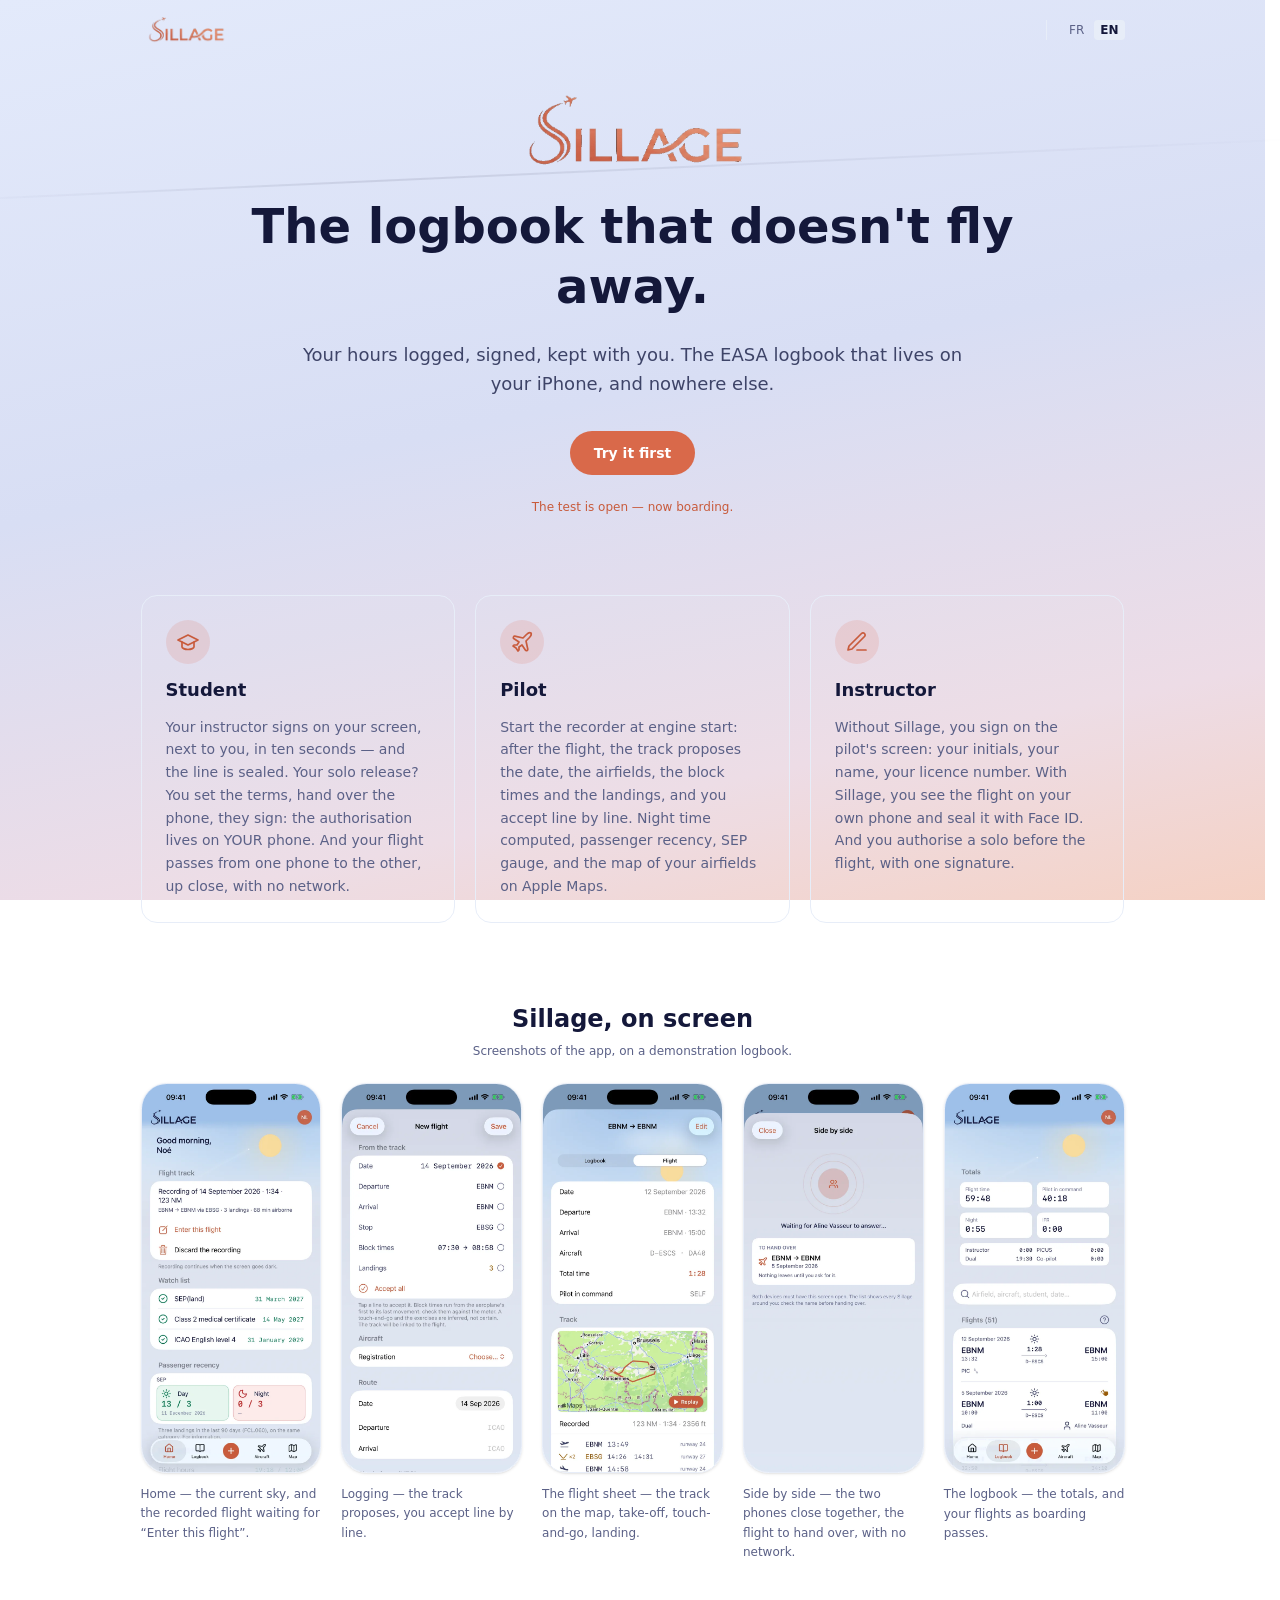
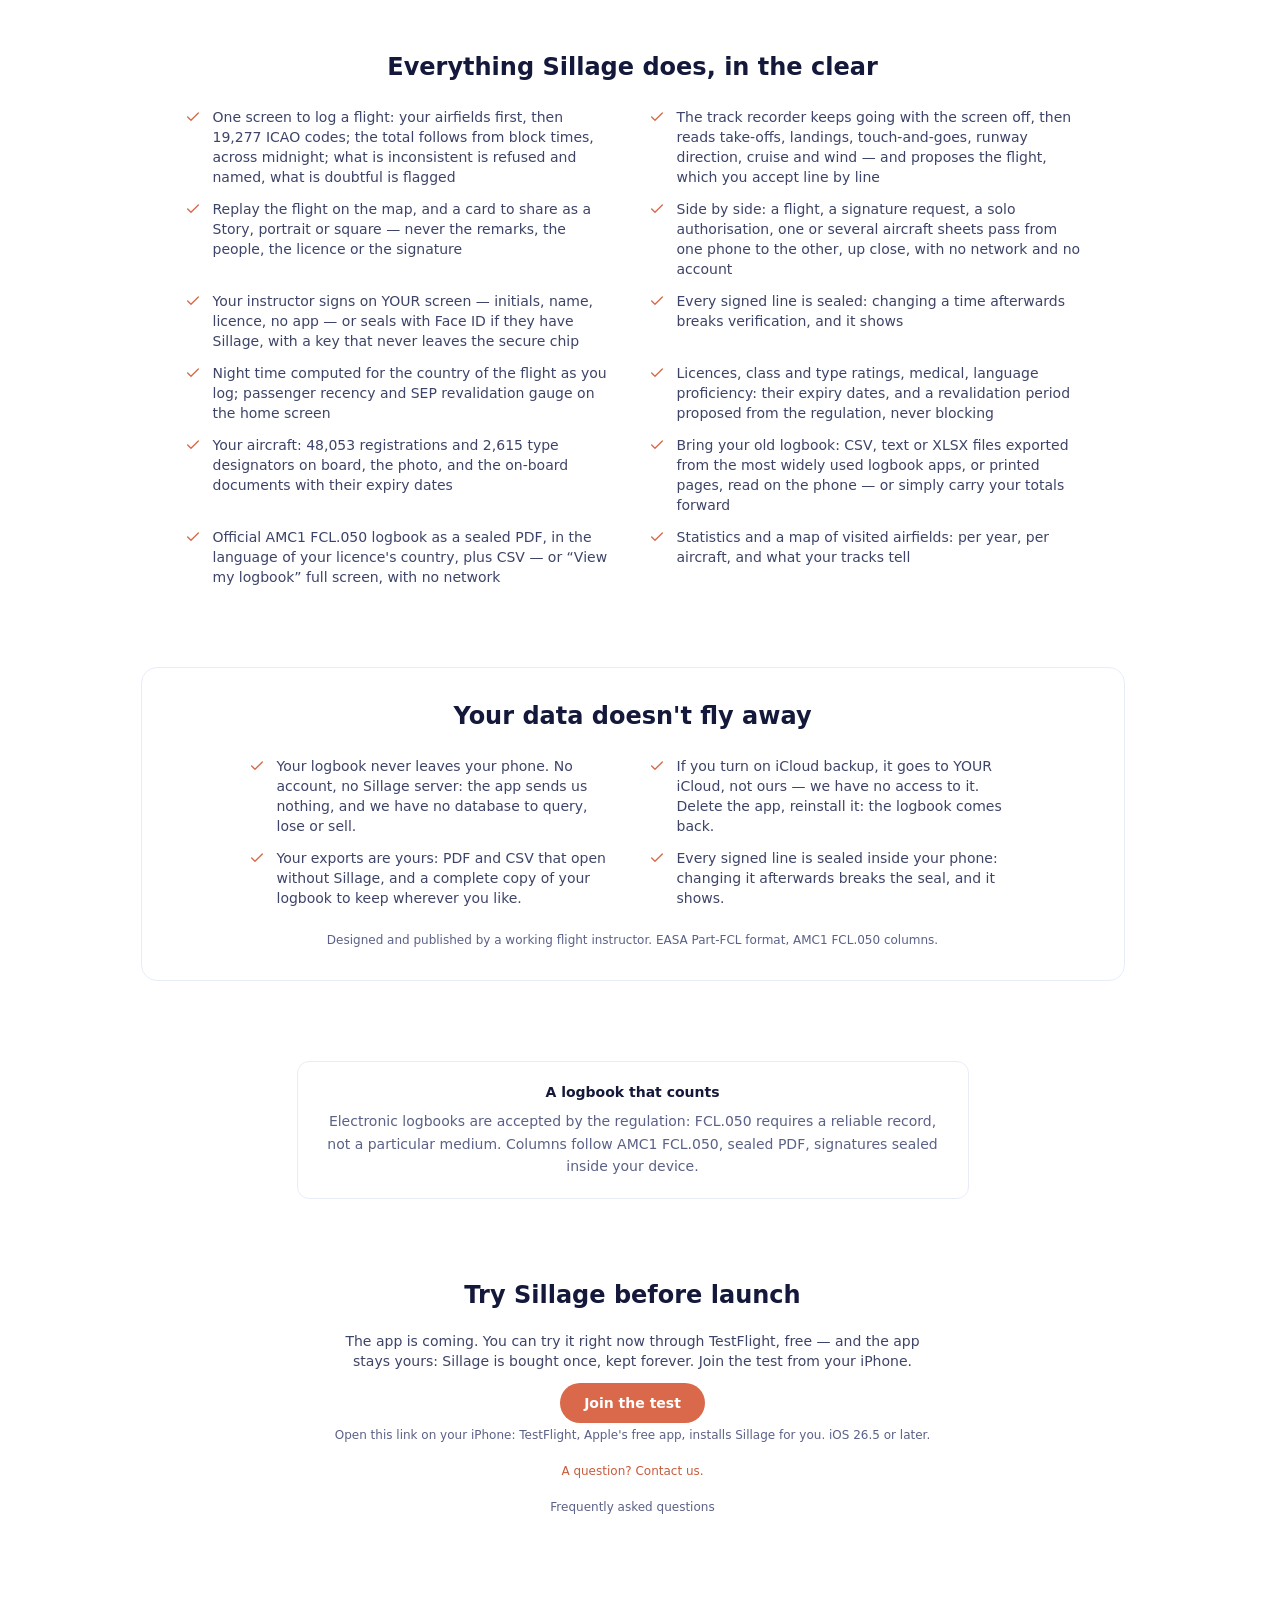
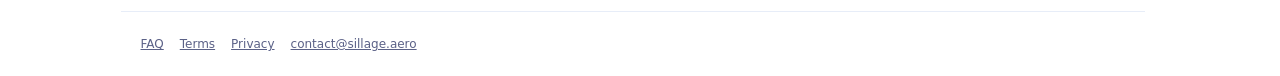
==== commit 59e8e6b3: "Plus de « 50 premiers » : le lien public TestFlight n'a pas de compteur Sebastien, 12/10 : « vire la" ====
--- a/en/index.html
+++ b/en/index.html
@@ -1 +1 @@
-<!DOCTYPE html><html lang="en"><head><meta charSet="utf-8"/><meta name="viewport" content="width=device-width, initial-scale=1, viewport-fit=cover"/><link rel="stylesheet" href="/assets/site.css"/><meta name="theme-color" content="#171d43"/><title>Sillage — EASA digital pilot logbook</title><meta name="description" content="EASA Part-FCL digital pilot logbook: fast entry, verifiable instructor signatures, official AMC1 FCL.050 export. For pilots, their schools and their clubs."/><link rel="manifest" href="/assets/manifest.webmanifest"/><link rel="canonical" href="https://sillage.aero/en"/><link rel="alternate" hrefLang="fr" href="https://sillage.aero/fr"/><link rel="alternate" hrefLang="en" href="https://sillage.aero/en"/><link rel="alternate" hrefLang="x-default" href="https://sillage.aero/fr"/><meta property="og:title" content="Sillage — EASA digital pilot logbook"/><meta property="og:description" content="Your hours logged, signed, kept with you. The EASA logbook that lives on your iPhone, and nowhere else."/><meta property="og:url" content="https://sillage.aero/en"/><meta property="og:site_name" content="Sillage"/><meta property="og:locale" content="en_GB"/><meta property="og:image" content="https://sillage.aero/assets/og-en.png"/><meta property="og:image:type" content="image/png"/><meta property="og:image:width" content="1200"/><meta property="og:image:height" content="630"/><meta property="og:image:alt" content="Sillage — le carnet de vol qui ne s&#x27;envole pas"/><meta property="og:type" content="website"/><meta name="twitter:card" content="summary_large_image"/><meta name="twitter:title" content="Sillage — EASA digital pilot logbook"/><meta name="twitter:description" content="Your hours logged, signed, kept with you. The EASA logbook that lives on your iPhone, and nowhere else."/><meta name="twitter:image" content="https://sillage.aero/assets/og-en.png"/><meta name="twitter:image:alt" content="Sillage — le carnet de vol qui ne s&#x27;envole pas"/><meta name="twitter:image:type" content="image/png"/><meta name="twitter:image:width" content="1200"/><meta name="twitter:image:height" content="630"/><link rel="icon" href="/assets/favicon.ico" sizes="48x48" type="image/x-icon"/><link rel="apple-touch-icon" href="/assets/apple-icon.png" sizes="180x180" type="image/png"/></head><body class="geist_a71539c9-module__T19VSG__variable geist_mono_8d43a2aa-module__8Li5zG__variable min-h-dvh bg-white text-zinc-900 antialiased dark:bg-[#10142e] dark:text-zinc-100"><div hidden=""><!--$--><!--/$--></div><header class="mx-auto flex max-w-5xl items-center justify-between px-5 py-4"><a aria-label="Sillage" class="flex items-center" href="/en"><img alt="Sillage" loading="eager" width="747" height="235" class="h-7 w-auto" style="color:transparent" src="/brand/logo-color.png"/></a><span class="flex items-center gap-1 border-l border-zinc-200 pl-4 text-xs dark:border-zinc-700"><a class="rounded px-1.5 py-0.5 uppercase text-zinc-500 hover:text-zinc-900 dark:text-zinc-400 dark:hover:text-white" href="/fr">fr</a><a aria-current="true" class="rounded bg-zinc-200 px-1.5 py-0.5 font-semibold uppercase dark:bg-zinc-700" href="/en">en</a></span></header><main class="mx-auto max-w-5xl px-5 pb-16"><div class="flex flex-col gap-20 pb-8"><section class="flex flex-col items-center gap-6 pt-8 text-center"><img alt="" loading="eager" width="747" height="235" class="h-16 w-auto sm:h-20" style="color:transparent" src="/brand/logo-color.png"/><h1 class="max-w-3xl text-4xl font-semibold leading-tight text-zinc-900 dark:text-white sm:text-5xl">The logbook that doesn&#x27;t fly away.</h1><p class="max-w-2xl text-base leading-relaxed text-zinc-600 dark:text-zinc-300 sm:text-lg">Your hours logged, signed, kept with you. The EASA logbook that lives on your iPhone, and nowhere else.</p><div class="mt-2 flex flex-wrap items-center justify-center gap-3"><a href="#rejoindre" class="rounded-full bg-[#d9694a] px-6 py-3 text-sm font-semibold text-white transition-colors hover:bg-[#c25738]">Try it first</a></div><p class="text-xs text-[#c85b3c] dark:text-[#e79479]">50 test spots — now boarding.</p></section><section class="grid gap-5 md:grid-cols-3"><div class="flex flex-col gap-3 rounded-2xl border border-zinc-200 dark:border-white/10 bg-white/[0.03] p-6"><span class="flex h-11 w-11 items-center justify-center rounded-full bg-[#d9694a]/15 text-[#c85b3c] dark:text-[#e79479]"><svg viewBox="0 0 24 24" width="24" height="24" fill="none" stroke="currentColor" stroke-width="1.7" stroke-linecap="round" stroke-linejoin="round" aria-hidden="true"><path d="M22 10 12 5 2 10l10 5 10-5Z"></path><path d="M6 12v5c0 1 2.5 2.5 6 2.5s6-1.5 6-2.5v-5"></path></svg></span><h2 class="text-lg font-semibold text-zinc-900 dark:text-white">Student</h2><p class="text-sm leading-relaxed text-zinc-500 dark:text-zinc-400">Your instructor signs on your screen, next to you, in ten seconds — and the line is sealed. Your solo release? You set the terms, hand over the phone, they sign: the authorisation lives on YOUR phone. And your flight passes from one phone to the other, up close, with no network.</p></div><div class="flex flex-col gap-3 rounded-2xl border border-zinc-200 dark:border-white/10 bg-white/[0.03] p-6"><span class="flex h-11 w-11 items-center justify-center rounded-full bg-[#d9694a]/15 text-[#c85b3c] dark:text-[#e79479]"><svg viewBox="0 0 24 24" width="24" height="24" fill="none" stroke="currentColor" stroke-width="1.7" stroke-linecap="round" stroke-linejoin="round" aria-hidden="true"><path d="M17.8 19.2 16 11l3.5-3.5C21 6 21.5 4 21 3c-1-.5-3 0-4.5 1.5L13 8 4.8 6.2c-.5-.1-.9.1-1.1.5l-.3.5c-.2.5-.1 1 .3 1.3L9 12l-2 3H4l-1 1 3 2 2 3 1-1v-3l3-2 3.5 5.3c.3.4.8.5 1.3.3l.5-.2c.4-.3.6-.7.5-1.2z"></path></svg></span><h2 class="text-lg font-semibold text-zinc-900 dark:text-white">Pilot</h2><p class="text-sm leading-relaxed text-zinc-500 dark:text-zinc-400">Start the recorder at engine start: after the flight, the track proposes the date, the airfields, the block times and the landings, and you accept line by line. Night time computed, passenger recency, SEP gauge, and the map of your airfields on Apple Maps.</p></div><div class="flex flex-col gap-3 rounded-2xl border border-zinc-200 dark:border-white/10 bg-white/[0.03] p-6"><span class="flex h-11 w-11 items-center justify-center rounded-full bg-[#d9694a]/15 text-[#c85b3c] dark:text-[#e79479]"><svg viewBox="0 0 24 24" width="24" height="24" fill="none" stroke="currentColor" stroke-width="1.7" stroke-linecap="round" stroke-linejoin="round" aria-hidden="true"><path d="M12 20h9"></path><path d="M16.5 3.5a2.121 2.121 0 0 1 3 3L7 19l-4 1 1-4Z"></path></svg></span><h2 class="text-lg font-semibold text-zinc-900 dark:text-white">Instructor</h2><p class="text-sm leading-relaxed text-zinc-500 dark:text-zinc-400">Without Sillage, you sign on the pilot&#x27;s screen: your initials, your name, your licence number. With Sillage, you see the flight on your own phone and seal it with Face ID. And you authorise a solo before the flight, with one signature.</p></div></section><section class="flex flex-col gap-6"><div class="text-center"><h2 class="text-2xl font-semibold text-zinc-900 dark:text-white">Sillage, on screen</h2><p class="mt-2 text-xs text-zinc-500 dark:text-zinc-400">Screenshots of the app, on a demonstration logbook.</p></div><div class="-mx-5 flex snap-x snap-mandatory gap-5 overflow-x-auto px-5 pb-2 lg:mx-0 lg:grid lg:grid-cols-5 lg:overflow-visible lg:px-0"><figure class="w-52 shrink-0 snap-center lg:w-auto"><img alt="Sillage home screen: the sky, and a recorded flight waiting to be logged" loading="lazy" width="660" height="1434" class="h-auto w-full rounded-[1.6rem] border border-zinc-200 shadow-sm dark:border-white/10" style="color:transparent" src="/captures/en/accueil.webp"/><figcaption class="mt-3 text-xs leading-relaxed text-zinc-500 dark:text-zinc-400">Home — the current sky, and the recorded flight waiting for “Enter this flight”.</figcaption></figure><figure class="w-52 shrink-0 snap-center lg:w-auto"><img alt="Flight form with the “From the track” card" loading="lazy" width="660" height="1434" class="h-auto w-full rounded-[1.6rem] border border-zinc-200 shadow-sm dark:border-white/10" style="color:transparent" src="/captures/en/saisie-trace.webp"/><figcaption class="mt-3 text-xs leading-relaxed text-zinc-500 dark:text-zinc-400">Logging — the track proposes, you accept line by line.</figcaption></figure><figure class="w-52 shrink-0 snap-center lg:w-auto"><img alt="Flight sheet, Flight side: the track on the map with take-off, touch-and-go and landing" loading="lazy" width="660" height="1434" class="h-auto w-full rounded-[1.6rem] border border-zinc-200 shadow-sm dark:border-white/10" style="color:transparent" src="/captures/en/vol-face-vol.webp"/><figcaption class="mt-3 text-xs leading-relaxed text-zinc-500 dark:text-zinc-400">The flight sheet — the track on the map, take-off, touch-and-go, landing.</figcaption></figure><figure class="w-52 shrink-0 snap-center lg:w-auto"><img alt="“Side by side” screen: one phone linked to the other, and the flight to hand over" loading="lazy" width="660" height="1434" class="h-auto w-full rounded-[1.6rem] border border-zinc-200 shadow-sm dark:border-white/10" style="color:transparent" src="/captures/en/remise-liee.webp"/><figcaption class="mt-3 text-xs leading-relaxed text-zinc-500 dark:text-zinc-400">Side by side — the two phones close together, the flight to hand over, with no network.</figcaption></figure><figure class="w-52 shrink-0 snap-center lg:w-auto"><img alt="The logbook: totals and the list of flights as boarding passes" loading="lazy" width="660" height="1434" class="h-auto w-full rounded-[1.6rem] border border-zinc-200 shadow-sm dark:border-white/10" style="color:transparent" src="/captures/en/carnet.webp"/><figcaption class="mt-3 text-xs leading-relaxed text-zinc-500 dark:text-zinc-400">The logbook — the totals, and your flights as boarding passes.</figcaption></figure></div></section><section class="flex flex-col gap-6"><h2 class="text-center text-2xl font-semibold text-zinc-900 dark:text-white">Everything Sillage does, in the clear</h2><ul class="mx-auto grid max-w-4xl gap-x-8 gap-y-3 sm:grid-cols-2"><li class="flex items-start gap-3 text-sm text-zinc-600 dark:text-zinc-300"><svg viewBox="0 0 24 24" width="16" height="16" fill="none" stroke="currentColor" stroke-width="2" stroke-linecap="round" stroke-linejoin="round" class="mt-0.5 shrink-0 text-[#d9694a]" aria-hidden="true"><polyline points="20 6 9 17 4 12"></polyline></svg>One screen to log a flight: your airfields first, then 19,277 ICAO codes; the total follows from block times, across midnight; what is inconsistent is refused and named, what is doubtful is flagged</li><li class="flex items-start gap-3 text-sm text-zinc-600 dark:text-zinc-300"><svg viewBox="0 0 24 24" width="16" height="16" fill="none" stroke="currentColor" stroke-width="2" stroke-linecap="round" stroke-linejoin="round" class="mt-0.5 shrink-0 text-[#d9694a]" aria-hidden="true"><polyline points="20 6 9 17 4 12"></polyline></svg>The track recorder keeps going with the screen off, then reads take-offs, landings, touch-and-goes, runway direction, cruise and wind — and proposes the flight, which you accept line by line</li><li class="flex items-start gap-3 text-sm text-zinc-600 dark:text-zinc-300"><svg viewBox="0 0 24 24" width="16" height="16" fill="none" stroke="currentColor" stroke-width="2" stroke-linecap="round" stroke-linejoin="round" class="mt-0.5 shrink-0 text-[#d9694a]" aria-hidden="true"><polyline points="20 6 9 17 4 12"></polyline></svg>Replay the flight on the map, and a card to share as a Story, portrait or square — never the remarks, the people, the licence or the signature</li><li class="flex items-start gap-3 text-sm text-zinc-600 dark:text-zinc-300"><svg viewBox="0 0 24 24" width="16" height="16" fill="none" stroke="currentColor" stroke-width="2" stroke-linecap="round" stroke-linejoin="round" class="mt-0.5 shrink-0 text-[#d9694a]" aria-hidden="true"><polyline points="20 6 9 17 4 12"></polyline></svg>Side by side: a flight, a signature request, a solo authorisation, one or several aircraft sheets pass from one phone to the other, up close, with no network and no account</li><li class="flex items-start gap-3 text-sm text-zinc-600 dark:text-zinc-300"><svg viewBox="0 0 24 24" width="16" height="16" fill="none" stroke="currentColor" stroke-width="2" stroke-linecap="round" stroke-linejoin="round" class="mt-0.5 shrink-0 text-[#d9694a]" aria-hidden="true"><polyline points="20 6 9 17 4 12"></polyline></svg>Your instructor signs on YOUR screen — initials, name, licence, no app — or seals with Face ID if they have Sillage, with a key that never leaves the secure chip</li><li class="flex items-start gap-3 text-sm text-zinc-600 dark:text-zinc-300"><svg viewBox="0 0 24 24" width="16" height="16" fill="none" stroke="currentColor" stroke-width="2" stroke-linecap="round" stroke-linejoin="round" class="mt-0.5 shrink-0 text-[#d9694a]" aria-hidden="true"><polyline points="20 6 9 17 4 12"></polyline></svg>Every signed line is sealed: changing a time afterwards breaks verification, and it shows</li><li class="flex items-start gap-3 text-sm text-zinc-600 dark:text-zinc-300"><svg viewBox="0 0 24 24" width="16" height="16" fill="none" stroke="currentColor" stroke-width="2" stroke-linecap="round" stroke-linejoin="round" class="mt-0.5 shrink-0 text-[#d9694a]" aria-hidden="true"><polyline points="20 6 9 17 4 12"></polyline></svg>Night time computed for the country of the flight as you log; passenger recency and SEP revalidation gauge on the home screen</li><li class="flex items-start gap-3 text-sm text-zinc-600 dark:text-zinc-300"><svg viewBox="0 0 24 24" width="16" height="16" fill="none" stroke="currentColor" stroke-width="2" stroke-linecap="round" stroke-linejoin="round" class="mt-0.5 shrink-0 text-[#d9694a]" aria-hidden="true"><polyline points="20 6 9 17 4 12"></polyline></svg>Licences, class and type ratings, medical, language proficiency: their expiry dates, and a revalidation period proposed from the regulation, never blocking</li><li class="flex items-start gap-3 text-sm text-zinc-600 dark:text-zinc-300"><svg viewBox="0 0 24 24" width="16" height="16" fill="none" stroke="currentColor" stroke-width="2" stroke-linecap="round" stroke-linejoin="round" class="mt-0.5 shrink-0 text-[#d9694a]" aria-hidden="true"><polyline points="20 6 9 17 4 12"></polyline></svg>Your aircraft: 48,053 registrations and 2,615 type designators on board, the photo, and the on-board documents with their expiry dates</li><li class="flex items-start gap-3 text-sm text-zinc-600 dark:text-zinc-300"><svg viewBox="0 0 24 24" width="16" height="16" fill="none" stroke="currentColor" stroke-width="2" stroke-linecap="round" stroke-linejoin="round" class="mt-0.5 shrink-0 text-[#d9694a]" aria-hidden="true"><polyline points="20 6 9 17 4 12"></polyline></svg>Bring your old logbook: CSV, text or XLSX files exported from the most widely used logbook apps, or printed pages, read on the phone — or simply carry your totals forward</li><li class="flex items-start gap-3 text-sm text-zinc-600 dark:text-zinc-300"><svg viewBox="0 0 24 24" width="16" height="16" fill="none" stroke="currentColor" stroke-width="2" stroke-linecap="round" stroke-linejoin="round" class="mt-0.5 shrink-0 text-[#d9694a]" aria-hidden="true"><polyline points="20 6 9 17 4 12"></polyline></svg>Official AMC1 FCL.050 logbook as a sealed PDF, in the language of your licence&#x27;s country, plus CSV — or “View my logbook” full screen, with no network</li><li class="flex items-start gap-3 text-sm text-zinc-600 dark:text-zinc-300"><svg viewBox="0 0 24 24" width="16" height="16" fill="none" stroke="currentColor" stroke-width="2" stroke-linecap="round" stroke-linejoin="round" class="mt-0.5 shrink-0 text-[#d9694a]" aria-hidden="true"><polyline points="20 6 9 17 4 12"></polyline></svg>Statistics and a map of visited airfields: per year, per aircraft, and what your tracks tell</li></ul></section><section class="rounded-2xl border border-zinc-200 dark:border-white/10 bg-white dark:bg-[#171d43]/40 p-8"><h2 class="text-center text-2xl font-semibold text-zinc-900 dark:text-white">Your data doesn&#x27;t fly away</h2><ul class="mx-auto mt-6 grid max-w-3xl gap-x-8 gap-y-3 sm:grid-cols-2"><li class="flex items-start gap-3 text-sm text-zinc-600 dark:text-zinc-300"><svg viewBox="0 0 24 24" width="16" height="16" fill="none" stroke="currentColor" stroke-width="2" stroke-linecap="round" stroke-linejoin="round" class="mt-0.5 shrink-0 text-[#d9694a]" aria-hidden="true"><polyline points="20 6 9 17 4 12"></polyline></svg>Your logbook never leaves your phone. No account, no Sillage server: the app sends us nothing, and we have no database to query, lose or sell.</li><li class="flex items-start gap-3 text-sm text-zinc-600 dark:text-zinc-300"><svg viewBox="0 0 24 24" width="16" height="16" fill="none" stroke="currentColor" stroke-width="2" stroke-linecap="round" stroke-linejoin="round" class="mt-0.5 shrink-0 text-[#d9694a]" aria-hidden="true"><polyline points="20 6 9 17 4 12"></polyline></svg>If you turn on iCloud backup, it goes to YOUR iCloud, not ours — we have no access to it. Delete the app, reinstall it: the logbook comes back.</li><li class="flex items-start gap-3 text-sm text-zinc-600 dark:text-zinc-300"><svg viewBox="0 0 24 24" width="16" height="16" fill="none" stroke="currentColor" stroke-width="2" stroke-linecap="round" stroke-linejoin="round" class="mt-0.5 shrink-0 text-[#d9694a]" aria-hidden="true"><polyline points="20 6 9 17 4 12"></polyline></svg>Your exports are yours: PDF and CSV that open without Sillage, and a complete copy of your logbook to keep wherever you like.</li><li class="flex items-start gap-3 text-sm text-zinc-600 dark:text-zinc-300"><svg viewBox="0 0 24 24" width="16" height="16" fill="none" stroke="currentColor" stroke-width="2" stroke-linecap="round" stroke-linejoin="round" class="mt-0.5 shrink-0 text-[#d9694a]" aria-hidden="true"><polyline points="20 6 9 17 4 12"></polyline></svg>Every signed line is sealed inside your phone: changing it afterwards breaks the seal, and it shows.</li></ul><p class="mt-6 text-center text-xs text-zinc-500">Designed and published by a working flight instructor. EASA Part-FCL format, AMC1 FCL.050 columns.</p></section><section class="mx-auto max-w-2xl rounded-xl border border-zinc-200 bg-white p-5 text-center dark:border-zinc-800 dark:bg-zinc-900"><h2 class="text-sm font-semibold text-zinc-900 dark:text-white">A logbook that counts</h2><p class="mt-2 text-sm leading-relaxed text-zinc-500 dark:text-zinc-400">Electronic logbooks are accepted by the regulation: FCL.050 requires a reliable record, not a particular medium. Columns follow AMC1 FCL.050, sealed PDF, signatures sealed inside your device.</p></section><section id="rejoindre" class="flex flex-col items-center gap-5 scroll-mt-8 text-center"><h2 class="text-2xl font-semibold text-zinc-900 dark:text-white">Be one of the first 50 aboard</h2><p class="max-w-xl text-sm text-zinc-600 dark:text-zinc-300">The app is coming. The first 50 sign-ups try it early via TestFlight, free — and the app stays theirs: Sillage is bought once, kept forever. The test is open: join it from your iPhone.</p><div class="text-center"><a href="https://testflight.apple.com/join/hXZf1sPa" class="rounded-full bg-[#d9694a] px-6 py-3 text-sm font-semibold text-white transition-colors hover:bg-[#c25738]">Join the test</a><p class="mt-3 text-xs text-zinc-500 dark:text-zinc-400">Open this link on your iPhone: TestFlight, Apple&#x27;s free app, installs Sillage for you. iOS 26.5 or later.</p></div><a href="mailto:contact@sillage.aero" class="text-xs text-[#c85b3c] dark:text-[#e79479] hover:underline">A question? Contact us.</a><a class="text-xs text-zinc-500 hover:text-zinc-900 dark:hover:text-white" href="/en/faq">Frequently asked questions</a></section></div><!--$--><!--/$--></main><footer class="mx-auto flex max-w-5xl flex-wrap gap-4 border-t border-zinc-200 px-5 py-6 text-xs text-zinc-500 dark:border-zinc-800 dark:text-zinc-400"><a class="underline hover:text-zinc-900 dark:hover:text-white" href="/en/faq">FAQ</a><a class="underline hover:text-zinc-900 dark:hover:text-white" href="/en/conditions">Terms</a><a class="underline hover:text-zinc-900 dark:hover:text-white" href="/en/confidentialite">Privacy</a><a href="mailto:contact@sillage.aero" class="underline hover:text-zinc-900 dark:hover:text-white">contact@sillage.aero</a></footer></body></html>+<!DOCTYPE html><html lang="en"><head><meta charSet="utf-8"/><meta name="viewport" content="width=device-width, initial-scale=1, viewport-fit=cover"/><link rel="stylesheet" href="/assets/site.css"/><meta name="theme-color" content="#171d43"/><title>Sillage — EASA digital pilot logbook</title><meta name="description" content="EASA Part-FCL digital pilot logbook: fast entry, verifiable instructor signatures, official AMC1 FCL.050 export. For pilots, their schools and their clubs."/><link rel="manifest" href="/assets/manifest.webmanifest"/><link rel="canonical" href="https://sillage.aero/en"/><link rel="alternate" hrefLang="fr" href="https://sillage.aero/fr"/><link rel="alternate" hrefLang="en" href="https://sillage.aero/en"/><link rel="alternate" hrefLang="x-default" href="https://sillage.aero/fr"/><meta property="og:title" content="Sillage — EASA digital pilot logbook"/><meta property="og:description" content="Your hours logged, signed, kept with you. The EASA logbook that lives on your iPhone, and nowhere else."/><meta property="og:url" content="https://sillage.aero/en"/><meta property="og:site_name" content="Sillage"/><meta property="og:locale" content="en_GB"/><meta property="og:image" content="https://sillage.aero/assets/og-en.png"/><meta property="og:image:type" content="image/png"/><meta property="og:image:width" content="1200"/><meta property="og:image:height" content="630"/><meta property="og:image:alt" content="Sillage — le carnet de vol qui ne s&#x27;envole pas"/><meta property="og:type" content="website"/><meta name="twitter:card" content="summary_large_image"/><meta name="twitter:title" content="Sillage — EASA digital pilot logbook"/><meta name="twitter:description" content="Your hours logged, signed, kept with you. The EASA logbook that lives on your iPhone, and nowhere else."/><meta name="twitter:image" content="https://sillage.aero/assets/og-en.png"/><meta name="twitter:image:alt" content="Sillage — le carnet de vol qui ne s&#x27;envole pas"/><meta name="twitter:image:type" content="image/png"/><meta name="twitter:image:width" content="1200"/><meta name="twitter:image:height" content="630"/><link rel="icon" href="/assets/favicon.ico" sizes="48x48" type="image/x-icon"/><link rel="apple-touch-icon" href="/assets/apple-icon.png" sizes="180x180" type="image/png"/></head><body class="geist_a71539c9-module__T19VSG__variable geist_mono_8d43a2aa-module__8Li5zG__variable min-h-dvh bg-white text-zinc-900 antialiased dark:bg-[#10142e] dark:text-zinc-100"><div hidden=""><!--$--><!--/$--></div><header class="mx-auto flex max-w-5xl items-center justify-between px-5 py-4"><a aria-label="Sillage" class="flex items-center" href="/en"><img alt="Sillage" loading="eager" width="747" height="235" class="h-7 w-auto" style="color:transparent" src="/brand/logo-color.png"/></a><span class="flex items-center gap-1 border-l border-zinc-200 pl-4 text-xs dark:border-zinc-700"><a class="rounded px-1.5 py-0.5 uppercase text-zinc-500 hover:text-zinc-900 dark:text-zinc-400 dark:hover:text-white" href="/fr">fr</a><a aria-current="true" class="rounded bg-zinc-200 px-1.5 py-0.5 font-semibold uppercase dark:bg-zinc-700" href="/en">en</a></span></header><main class="mx-auto max-w-5xl px-5 pb-16"><div class="flex flex-col gap-20 pb-8"><section class="flex flex-col items-center gap-6 pt-8 text-center"><img alt="" loading="eager" width="747" height="235" class="h-16 w-auto sm:h-20" style="color:transparent" src="/brand/logo-color.png"/><h1 class="max-w-3xl text-4xl font-semibold leading-tight text-zinc-900 dark:text-white sm:text-5xl">The logbook that doesn&#x27;t fly away.</h1><p class="max-w-2xl text-base leading-relaxed text-zinc-600 dark:text-zinc-300 sm:text-lg">Your hours logged, signed, kept with you. The EASA logbook that lives on your iPhone, and nowhere else.</p><div class="mt-2 flex flex-wrap items-center justify-center gap-3"><a href="#rejoindre" class="rounded-full bg-[#d9694a] px-6 py-3 text-sm font-semibold text-white transition-colors hover:bg-[#c25738]">Try it first</a></div><p class="text-xs text-[#c85b3c] dark:text-[#e79479]">The test is open — now boarding.</p></section><section class="grid gap-5 md:grid-cols-3"><div class="flex flex-col gap-3 rounded-2xl border border-zinc-200 dark:border-white/10 bg-white/[0.03] p-6"><span class="flex h-11 w-11 items-center justify-center rounded-full bg-[#d9694a]/15 text-[#c85b3c] dark:text-[#e79479]"><svg viewBox="0 0 24 24" width="24" height="24" fill="none" stroke="currentColor" stroke-width="1.7" stroke-linecap="round" stroke-linejoin="round" aria-hidden="true"><path d="M22 10 12 5 2 10l10 5 10-5Z"></path><path d="M6 12v5c0 1 2.5 2.5 6 2.5s6-1.5 6-2.5v-5"></path></svg></span><h2 class="text-lg font-semibold text-zinc-900 dark:text-white">Student</h2><p class="text-sm leading-relaxed text-zinc-500 dark:text-zinc-400">Your instructor signs on your screen, next to you, in ten seconds — and the line is sealed. Your solo release? You set the terms, hand over the phone, they sign: the authorisation lives on YOUR phone. And your flight passes from one phone to the other, up close, with no network.</p></div><div class="flex flex-col gap-3 rounded-2xl border border-zinc-200 dark:border-white/10 bg-white/[0.03] p-6"><span class="flex h-11 w-11 items-center justify-center rounded-full bg-[#d9694a]/15 text-[#c85b3c] dark:text-[#e79479]"><svg viewBox="0 0 24 24" width="24" height="24" fill="none" stroke="currentColor" stroke-width="1.7" stroke-linecap="round" stroke-linejoin="round" aria-hidden="true"><path d="M17.8 19.2 16 11l3.5-3.5C21 6 21.5 4 21 3c-1-.5-3 0-4.5 1.5L13 8 4.8 6.2c-.5-.1-.9.1-1.1.5l-.3.5c-.2.5-.1 1 .3 1.3L9 12l-2 3H4l-1 1 3 2 2 3 1-1v-3l3-2 3.5 5.3c.3.4.8.5 1.3.3l.5-.2c.4-.3.6-.7.5-1.2z"></path></svg></span><h2 class="text-lg font-semibold text-zinc-900 dark:text-white">Pilot</h2><p class="text-sm leading-relaxed text-zinc-500 dark:text-zinc-400">Start the recorder at engine start: after the flight, the track proposes the date, the airfields, the block times and the landings, and you accept line by line. Night time computed, passenger recency, SEP gauge, and the map of your airfields on Apple Maps.</p></div><div class="flex flex-col gap-3 rounded-2xl border border-zinc-200 dark:border-white/10 bg-white/[0.03] p-6"><span class="flex h-11 w-11 items-center justify-center rounded-full bg-[#d9694a]/15 text-[#c85b3c] dark:text-[#e79479]"><svg viewBox="0 0 24 24" width="24" height="24" fill="none" stroke="currentColor" stroke-width="1.7" stroke-linecap="round" stroke-linejoin="round" aria-hidden="true"><path d="M12 20h9"></path><path d="M16.5 3.5a2.121 2.121 0 0 1 3 3L7 19l-4 1 1-4Z"></path></svg></span><h2 class="text-lg font-semibold text-zinc-900 dark:text-white">Instructor</h2><p class="text-sm leading-relaxed text-zinc-500 dark:text-zinc-400">Without Sillage, you sign on the pilot&#x27;s screen: your initials, your name, your licence number. With Sillage, you see the flight on your own phone and seal it with Face ID. And you authorise a solo before the flight, with one signature.</p></div></section><section class="flex flex-col gap-6"><div class="text-center"><h2 class="text-2xl font-semibold text-zinc-900 dark:text-white">Sillage, on screen</h2><p class="mt-2 text-xs text-zinc-500 dark:text-zinc-400">Screenshots of the app, on a demonstration logbook.</p></div><div class="-mx-5 flex snap-x snap-mandatory gap-5 overflow-x-auto px-5 pb-2 lg:mx-0 lg:grid lg:grid-cols-5 lg:overflow-visible lg:px-0"><figure class="w-52 shrink-0 snap-center lg:w-auto"><img alt="Sillage home screen: the sky, and a recorded flight waiting to be logged" loading="lazy" width="660" height="1434" class="h-auto w-full rounded-[1.6rem] border border-zinc-200 shadow-sm dark:border-white/10" style="color:transparent" src="/captures/en/accueil.webp"/><figcaption class="mt-3 text-xs leading-relaxed text-zinc-500 dark:text-zinc-400">Home — the current sky, and the recorded flight waiting for “Enter this flight”.</figcaption></figure><figure class="w-52 shrink-0 snap-center lg:w-auto"><img alt="Flight form with the “From the track” card" loading="lazy" width="660" height="1434" class="h-auto w-full rounded-[1.6rem] border border-zinc-200 shadow-sm dark:border-white/10" style="color:transparent" src="/captures/en/saisie-trace.webp"/><figcaption class="mt-3 text-xs leading-relaxed text-zinc-500 dark:text-zinc-400">Logging — the track proposes, you accept line by line.</figcaption></figure><figure class="w-52 shrink-0 snap-center lg:w-auto"><img alt="Flight sheet, Flight side: the track on the map with take-off, touch-and-go and landing" loading="lazy" width="660" height="1434" class="h-auto w-full rounded-[1.6rem] border border-zinc-200 shadow-sm dark:border-white/10" style="color:transparent" src="/captures/en/vol-face-vol.webp"/><figcaption class="mt-3 text-xs leading-relaxed text-zinc-500 dark:text-zinc-400">The flight sheet — the track on the map, take-off, touch-and-go, landing.</figcaption></figure><figure class="w-52 shrink-0 snap-center lg:w-auto"><img alt="“Side by side” screen: one phone linked to the other, and the flight to hand over" loading="lazy" width="660" height="1434" class="h-auto w-full rounded-[1.6rem] border border-zinc-200 shadow-sm dark:border-white/10" style="color:transparent" src="/captures/en/remise-liee.webp"/><figcaption class="mt-3 text-xs leading-relaxed text-zinc-500 dark:text-zinc-400">Side by side — the two phones close together, the flight to hand over, with no network.</figcaption></figure><figure class="w-52 shrink-0 snap-center lg:w-auto"><img alt="The logbook: totals and the list of flights as boarding passes" loading="lazy" width="660" height="1434" class="h-auto w-full rounded-[1.6rem] border border-zinc-200 shadow-sm dark:border-white/10" style="color:transparent" src="/captures/en/carnet.webp"/><figcaption class="mt-3 text-xs leading-relaxed text-zinc-500 dark:text-zinc-400">The logbook — the totals, and your flights as boarding passes.</figcaption></figure></div></section><section class="flex flex-col gap-6"><h2 class="text-center text-2xl font-semibold text-zinc-900 dark:text-white">Everything Sillage does, in the clear</h2><ul class="mx-auto grid max-w-4xl gap-x-8 gap-y-3 sm:grid-cols-2"><li class="flex items-start gap-3 text-sm text-zinc-600 dark:text-zinc-300"><svg viewBox="0 0 24 24" width="16" height="16" fill="none" stroke="currentColor" stroke-width="2" stroke-linecap="round" stroke-linejoin="round" class="mt-0.5 shrink-0 text-[#d9694a]" aria-hidden="true"><polyline points="20 6 9 17 4 12"></polyline></svg>One screen to log a flight: your airfields first, then 19,277 ICAO codes; the total follows from block times, across midnight; what is inconsistent is refused and named, what is doubtful is flagged</li><li class="flex items-start gap-3 text-sm text-zinc-600 dark:text-zinc-300"><svg viewBox="0 0 24 24" width="16" height="16" fill="none" stroke="currentColor" stroke-width="2" stroke-linecap="round" stroke-linejoin="round" class="mt-0.5 shrink-0 text-[#d9694a]" aria-hidden="true"><polyline points="20 6 9 17 4 12"></polyline></svg>The track recorder keeps going with the screen off, then reads take-offs, landings, touch-and-goes, runway direction, cruise and wind — and proposes the flight, which you accept line by line</li><li class="flex items-start gap-3 text-sm text-zinc-600 dark:text-zinc-300"><svg viewBox="0 0 24 24" width="16" height="16" fill="none" stroke="currentColor" stroke-width="2" stroke-linecap="round" stroke-linejoin="round" class="mt-0.5 shrink-0 text-[#d9694a]" aria-hidden="true"><polyline points="20 6 9 17 4 12"></polyline></svg>Replay the flight on the map, and a card to share as a Story, portrait or square — never the remarks, the people, the licence or the signature</li><li class="flex items-start gap-3 text-sm text-zinc-600 dark:text-zinc-300"><svg viewBox="0 0 24 24" width="16" height="16" fill="none" stroke="currentColor" stroke-width="2" stroke-linecap="round" stroke-linejoin="round" class="mt-0.5 shrink-0 text-[#d9694a]" aria-hidden="true"><polyline points="20 6 9 17 4 12"></polyline></svg>Side by side: a flight, a signature request, a solo authorisation, one or several aircraft sheets pass from one phone to the other, up close, with no network and no account</li><li class="flex items-start gap-3 text-sm text-zinc-600 dark:text-zinc-300"><svg viewBox="0 0 24 24" width="16" height="16" fill="none" stroke="currentColor" stroke-width="2" stroke-linecap="round" stroke-linejoin="round" class="mt-0.5 shrink-0 text-[#d9694a]" aria-hidden="true"><polyline points="20 6 9 17 4 12"></polyline></svg>Your instructor signs on YOUR screen — initials, name, licence, no app — or seals with Face ID if they have Sillage, with a key that never leaves the secure chip</li><li class="flex items-start gap-3 text-sm text-zinc-600 dark:text-zinc-300"><svg viewBox="0 0 24 24" width="16" height="16" fill="none" stroke="currentColor" stroke-width="2" stroke-linecap="round" stroke-linejoin="round" class="mt-0.5 shrink-0 text-[#d9694a]" aria-hidden="true"><polyline points="20 6 9 17 4 12"></polyline></svg>Every signed line is sealed: changing a time afterwards breaks verification, and it shows</li><li class="flex items-start gap-3 text-sm text-zinc-600 dark:text-zinc-300"><svg viewBox="0 0 24 24" width="16" height="16" fill="none" stroke="currentColor" stroke-width="2" stroke-linecap="round" stroke-linejoin="round" class="mt-0.5 shrink-0 text-[#d9694a]" aria-hidden="true"><polyline points="20 6 9 17 4 12"></polyline></svg>Night time computed for the country of the flight as you log; passenger recency and SEP revalidation gauge on the home screen</li><li class="flex items-start gap-3 text-sm text-zinc-600 dark:text-zinc-300"><svg viewBox="0 0 24 24" width="16" height="16" fill="none" stroke="currentColor" stroke-width="2" stroke-linecap="round" stroke-linejoin="round" class="mt-0.5 shrink-0 text-[#d9694a]" aria-hidden="true"><polyline points="20 6 9 17 4 12"></polyline></svg>Licences, class and type ratings, medical, language proficiency: their expiry dates, and a revalidation period proposed from the regulation, never blocking</li><li class="flex items-start gap-3 text-sm text-zinc-600 dark:text-zinc-300"><svg viewBox="0 0 24 24" width="16" height="16" fill="none" stroke="currentColor" stroke-width="2" stroke-linecap="round" stroke-linejoin="round" class="mt-0.5 shrink-0 text-[#d9694a]" aria-hidden="true"><polyline points="20 6 9 17 4 12"></polyline></svg>Your aircraft: 48,053 registrations and 2,615 type designators on board, the photo, and the on-board documents with their expiry dates</li><li class="flex items-start gap-3 text-sm text-zinc-600 dark:text-zinc-300"><svg viewBox="0 0 24 24" width="16" height="16" fill="none" stroke="currentColor" stroke-width="2" stroke-linecap="round" stroke-linejoin="round" class="mt-0.5 shrink-0 text-[#d9694a]" aria-hidden="true"><polyline points="20 6 9 17 4 12"></polyline></svg>Bring your old logbook: CSV, text or XLSX files exported from the most widely used logbook apps, or printed pages, read on the phone — or simply carry your totals forward</li><li class="flex items-start gap-3 text-sm text-zinc-600 dark:text-zinc-300"><svg viewBox="0 0 24 24" width="16" height="16" fill="none" stroke="currentColor" stroke-width="2" stroke-linecap="round" stroke-linejoin="round" class="mt-0.5 shrink-0 text-[#d9694a]" aria-hidden="true"><polyline points="20 6 9 17 4 12"></polyline></svg>Official AMC1 FCL.050 logbook as a sealed PDF, in the language of your licence&#x27;s country, plus CSV — or “View my logbook” full screen, with no network</li><li class="flex items-start gap-3 text-sm text-zinc-600 dark:text-zinc-300"><svg viewBox="0 0 24 24" width="16" height="16" fill="none" stroke="currentColor" stroke-width="2" stroke-linecap="round" stroke-linejoin="round" class="mt-0.5 shrink-0 text-[#d9694a]" aria-hidden="true"><polyline points="20 6 9 17 4 12"></polyline></svg>Statistics and a map of visited airfields: per year, per aircraft, and what your tracks tell</li></ul></section><section class="rounded-2xl border border-zinc-200 dark:border-white/10 bg-white dark:bg-[#171d43]/40 p-8"><h2 class="text-center text-2xl font-semibold text-zinc-900 dark:text-white">Your data doesn&#x27;t fly away</h2><ul class="mx-auto mt-6 grid max-w-3xl gap-x-8 gap-y-3 sm:grid-cols-2"><li class="flex items-start gap-3 text-sm text-zinc-600 dark:text-zinc-300"><svg viewBox="0 0 24 24" width="16" height="16" fill="none" stroke="currentColor" stroke-width="2" stroke-linecap="round" stroke-linejoin="round" class="mt-0.5 shrink-0 text-[#d9694a]" aria-hidden="true"><polyline points="20 6 9 17 4 12"></polyline></svg>Your logbook never leaves your phone. No account, no Sillage server: the app sends us nothing, and we have no database to query, lose or sell.</li><li class="flex items-start gap-3 text-sm text-zinc-600 dark:text-zinc-300"><svg viewBox="0 0 24 24" width="16" height="16" fill="none" stroke="currentColor" stroke-width="2" stroke-linecap="round" stroke-linejoin="round" class="mt-0.5 shrink-0 text-[#d9694a]" aria-hidden="true"><polyline points="20 6 9 17 4 12"></polyline></svg>If you turn on iCloud backup, it goes to YOUR iCloud, not ours — we have no access to it. Delete the app, reinstall it: the logbook comes back.</li><li class="flex items-start gap-3 text-sm text-zinc-600 dark:text-zinc-300"><svg viewBox="0 0 24 24" width="16" height="16" fill="none" stroke="currentColor" stroke-width="2" stroke-linecap="round" stroke-linejoin="round" class="mt-0.5 shrink-0 text-[#d9694a]" aria-hidden="true"><polyline points="20 6 9 17 4 12"></polyline></svg>Your exports are yours: PDF and CSV that open without Sillage, and a complete copy of your logbook to keep wherever you like.</li><li class="flex items-start gap-3 text-sm text-zinc-600 dark:text-zinc-300"><svg viewBox="0 0 24 24" width="16" height="16" fill="none" stroke="currentColor" stroke-width="2" stroke-linecap="round" stroke-linejoin="round" class="mt-0.5 shrink-0 text-[#d9694a]" aria-hidden="true"><polyline points="20 6 9 17 4 12"></polyline></svg>Every signed line is sealed inside your phone: changing it afterwards breaks the seal, and it shows.</li></ul><p class="mt-6 text-center text-xs text-zinc-500">Designed and published by a working flight instructor. EASA Part-FCL format, AMC1 FCL.050 columns.</p></section><section class="mx-auto max-w-2xl rounded-xl border border-zinc-200 bg-white p-5 text-center dark:border-zinc-800 dark:bg-zinc-900"><h2 class="text-sm font-semibold text-zinc-900 dark:text-white">A logbook that counts</h2><p class="mt-2 text-sm leading-relaxed text-zinc-500 dark:text-zinc-400">Electronic logbooks are accepted by the regulation: FCL.050 requires a reliable record, not a particular medium. Columns follow AMC1 FCL.050, sealed PDF, signatures sealed inside your device.</p></section><section id="rejoindre" class="flex flex-col items-center gap-5 scroll-mt-8 text-center"><h2 class="text-2xl font-semibold text-zinc-900 dark:text-white">Try Sillage before launch</h2><p class="max-w-xl text-sm text-zinc-600 dark:text-zinc-300">The app is coming. You can try it right now through TestFlight, free — and the app stays yours: Sillage is bought once, kept forever. Join the test from your iPhone.</p><div class="text-center"><a href="https://testflight.apple.com/join/hXZf1sPa" class="rounded-full bg-[#d9694a] px-6 py-3 text-sm font-semibold text-white transition-colors hover:bg-[#c25738]">Join the test</a><p class="mt-3 text-xs text-zinc-500 dark:text-zinc-400">Open this link on your iPhone: TestFlight, Apple&#x27;s free app, installs Sillage for you. iOS 26.5 or later.</p></div><a href="mailto:contact@sillage.aero" class="text-xs text-[#c85b3c] dark:text-[#e79479] hover:underline">A question? Contact us.</a><a class="text-xs text-zinc-500 hover:text-zinc-900 dark:hover:text-white" href="/en/faq">Frequently asked questions</a></section></div><!--$--><!--/$--></main><footer class="mx-auto flex max-w-5xl flex-wrap gap-4 border-t border-zinc-200 px-5 py-6 text-xs text-zinc-500 dark:border-zinc-800 dark:text-zinc-400"><a class="underline hover:text-zinc-900 dark:hover:text-white" href="/en/faq">FAQ</a><a class="underline hover:text-zinc-900 dark:hover:text-white" href="/en/conditions">Terms</a><a class="underline hover:text-zinc-900 dark:hover:text-white" href="/en/confidentialite">Privacy</a><a href="mailto:contact@sillage.aero" class="underline hover:text-zinc-900 dark:hover:text-white">contact@sillage.aero</a></footer></body></html>
